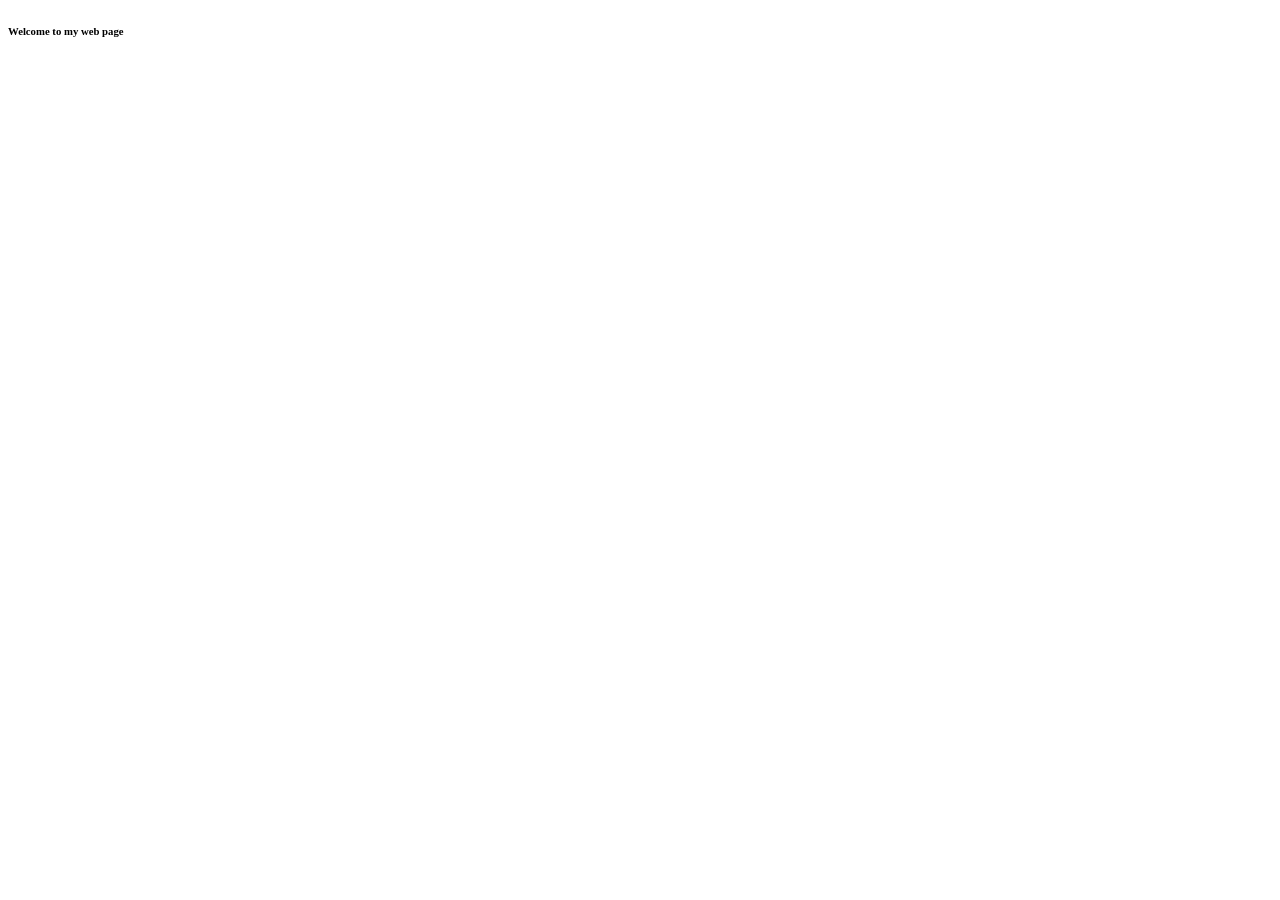
==== index.html @ a7979ab1 "Ini" ====
<!DOCTYPE html>
<html lang="en">
<head>
    <meta charset="UTF-8">
    <meta name="viewport" content="width=device-width, initial-scale=1.0">
    <title>Portfolio</title>
</head>
<body>
    <h6>Welcome to my web page</h6>
</body>
</html>
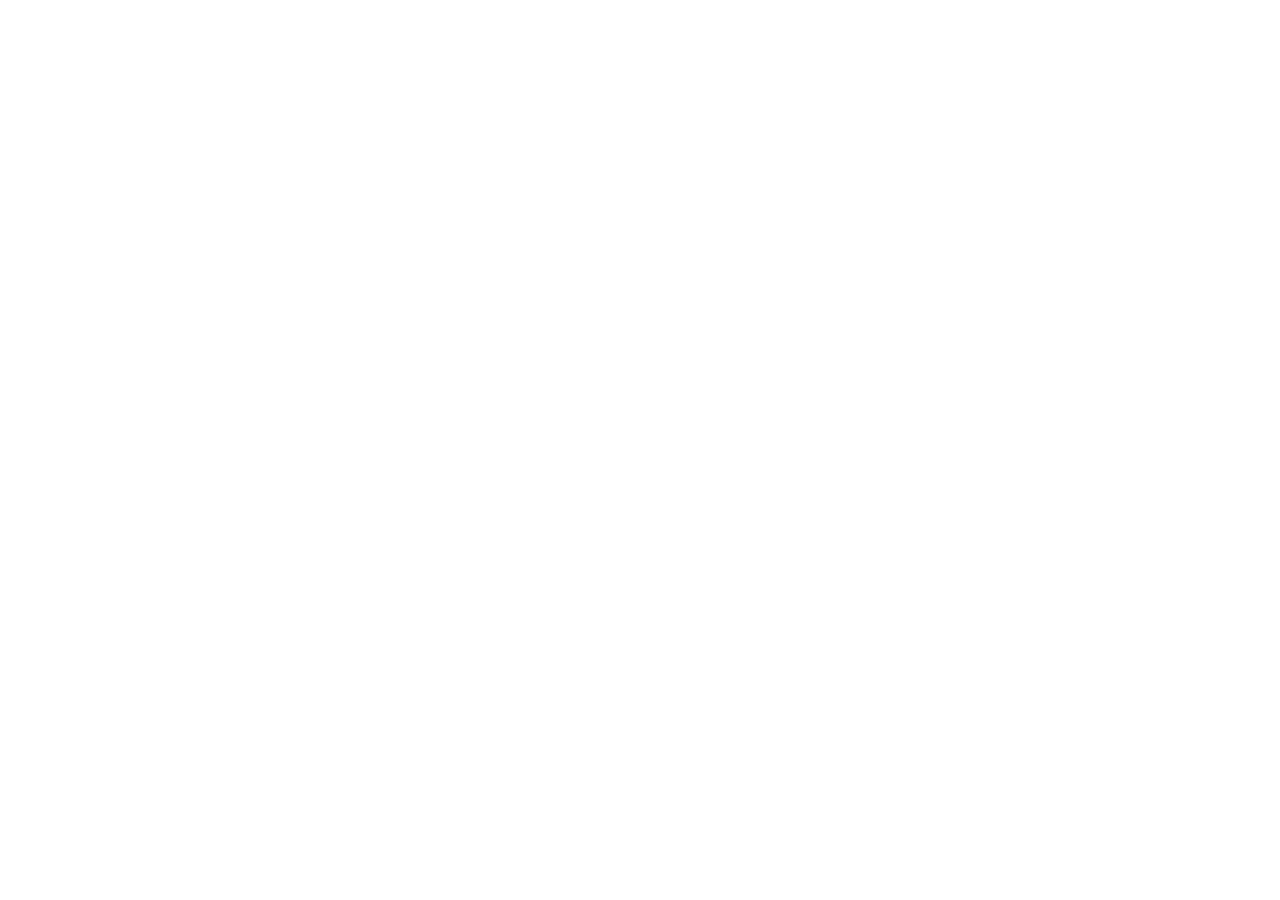
==== commit 2f5252a0: "Ini" ====
--- a/index.html
+++ b/index.html
@@ -6,6 +6,6 @@
     <title>Portfolio</title>
 </head>
 <body>
-    <h6>Welcome to my web page</h6>
+    
 </body>
 </html>
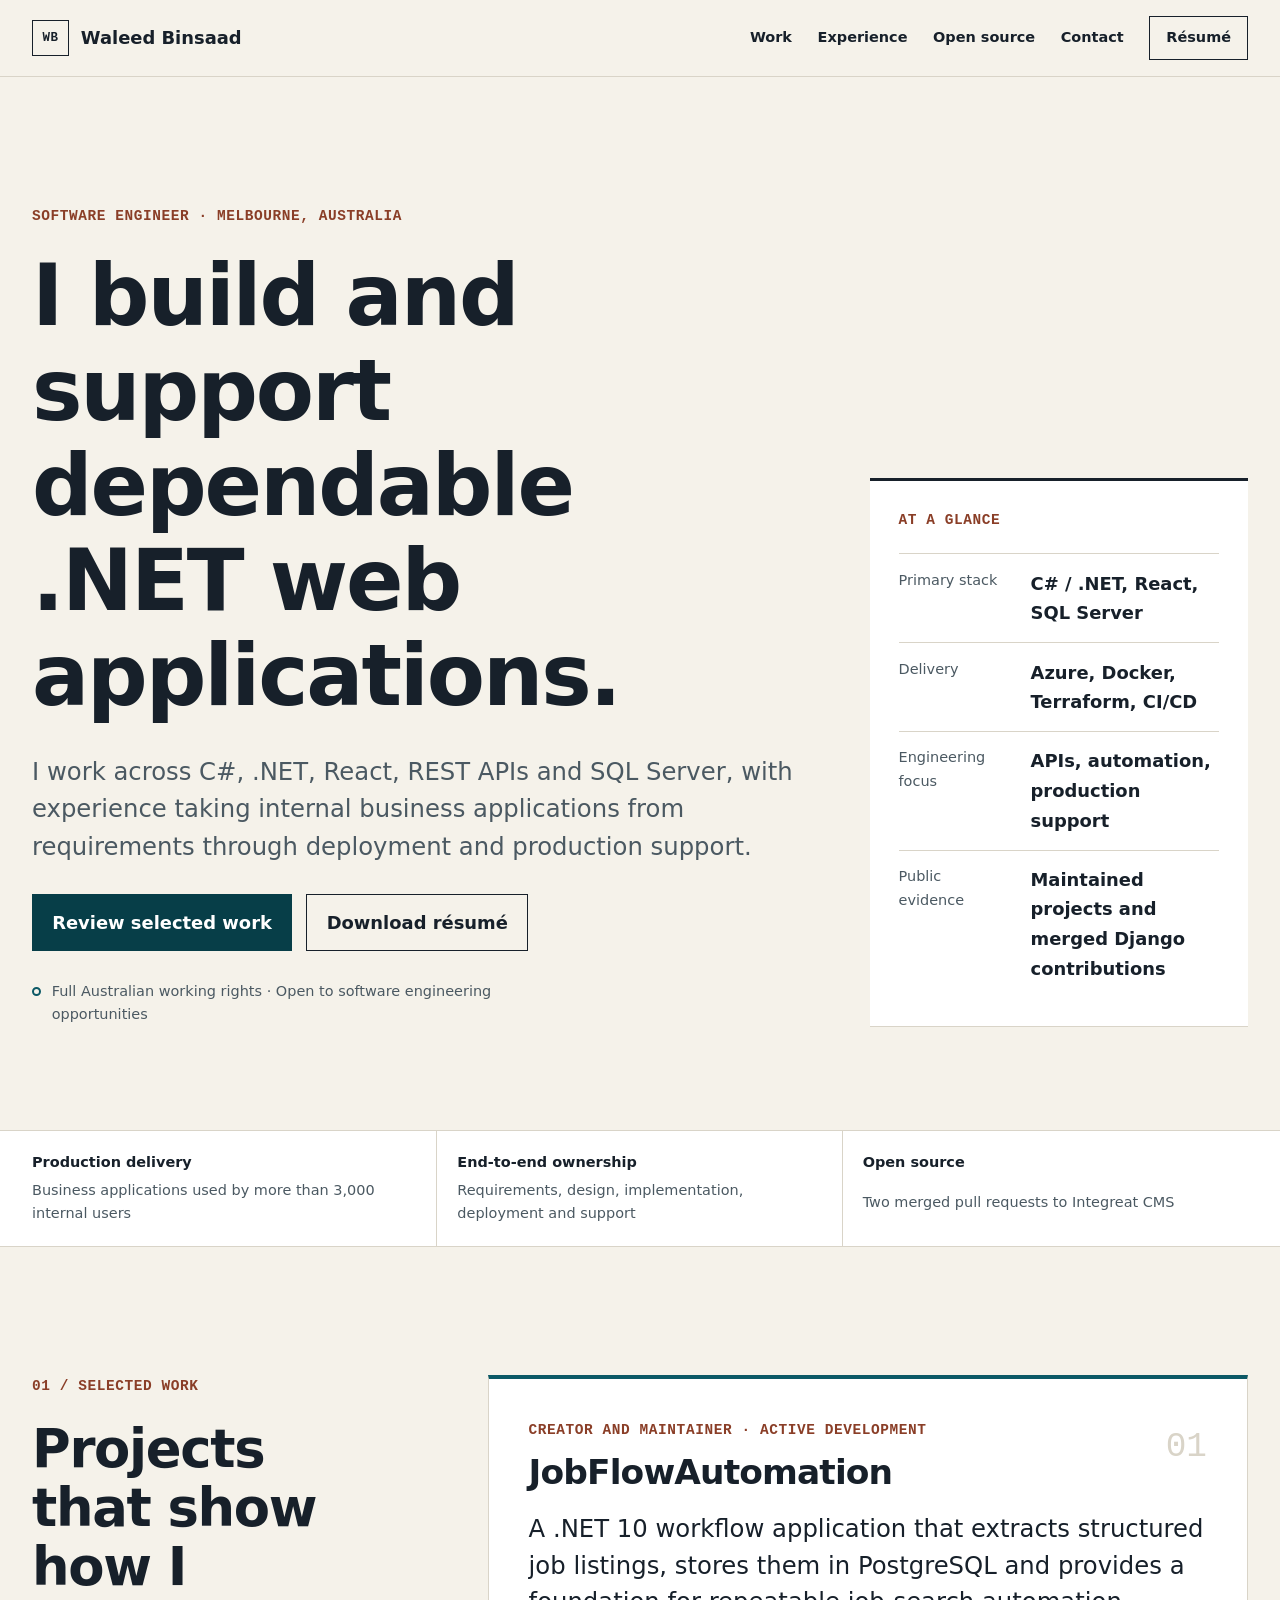
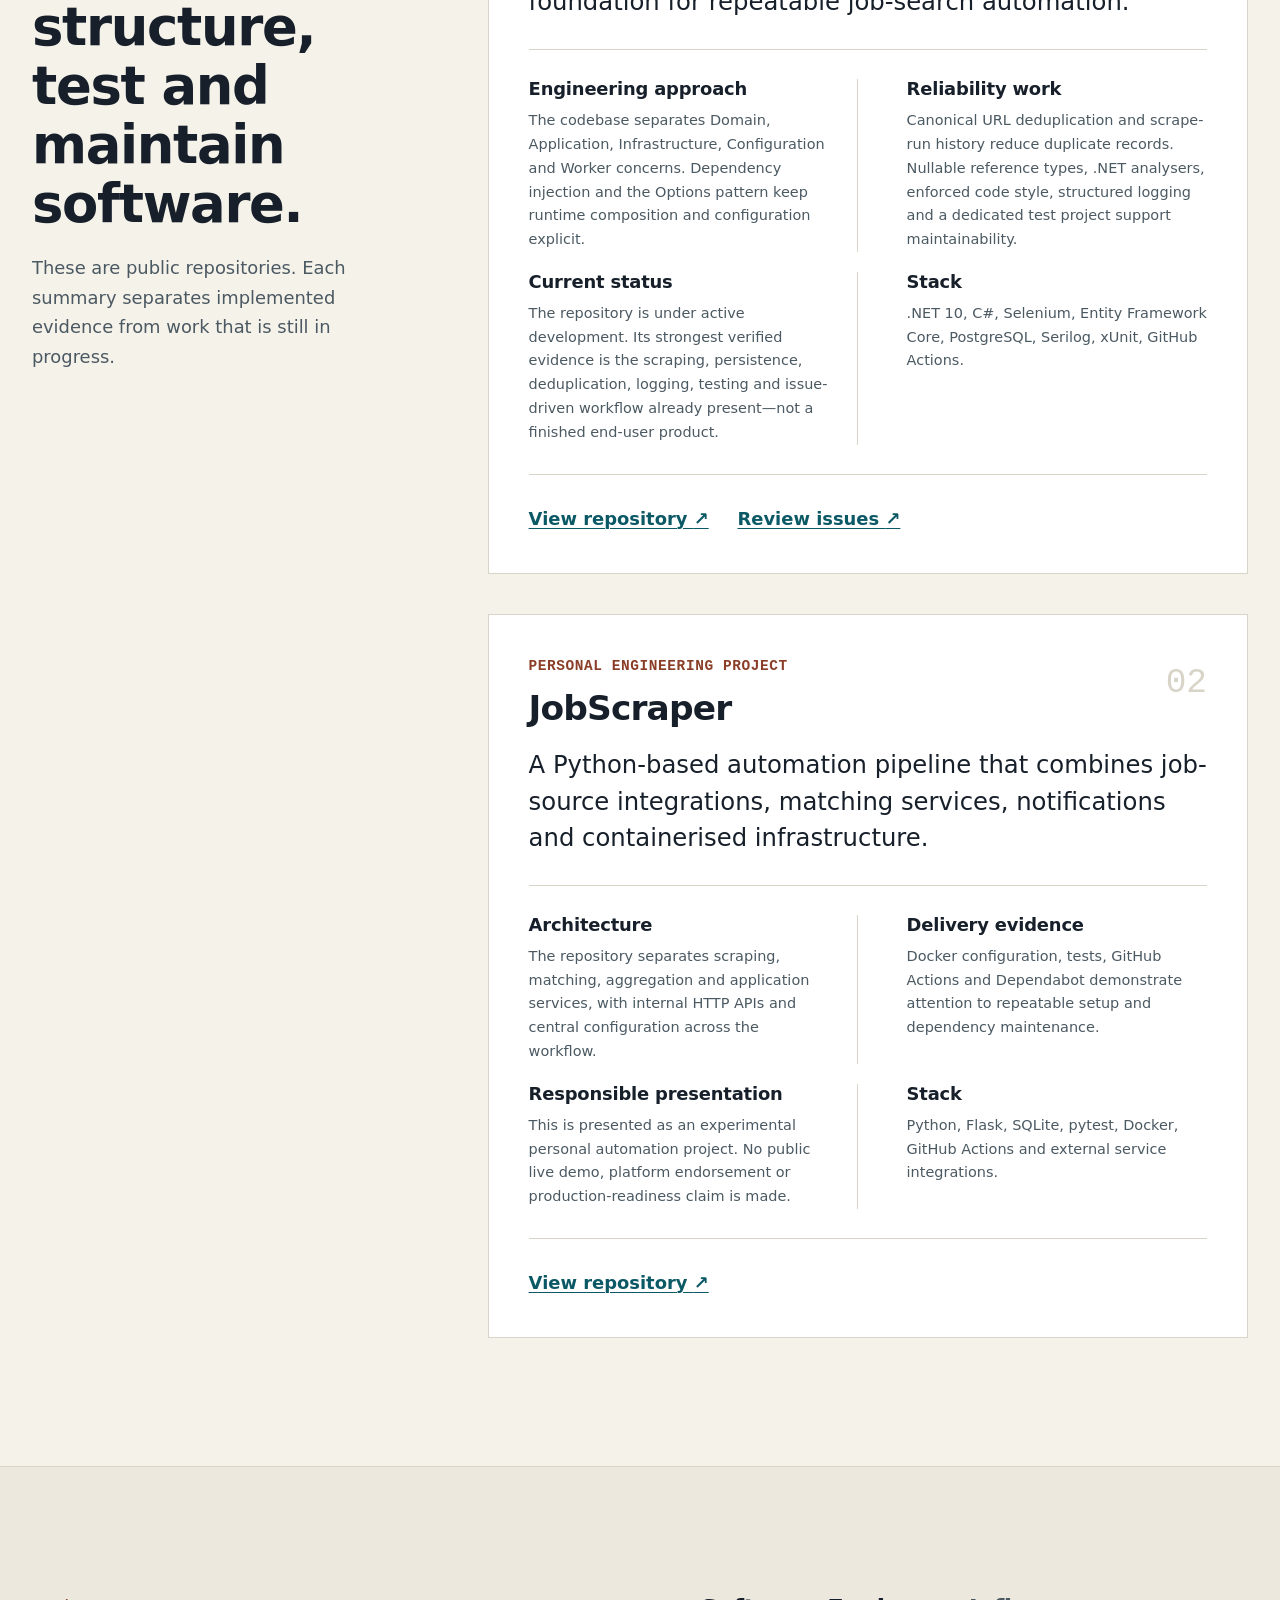
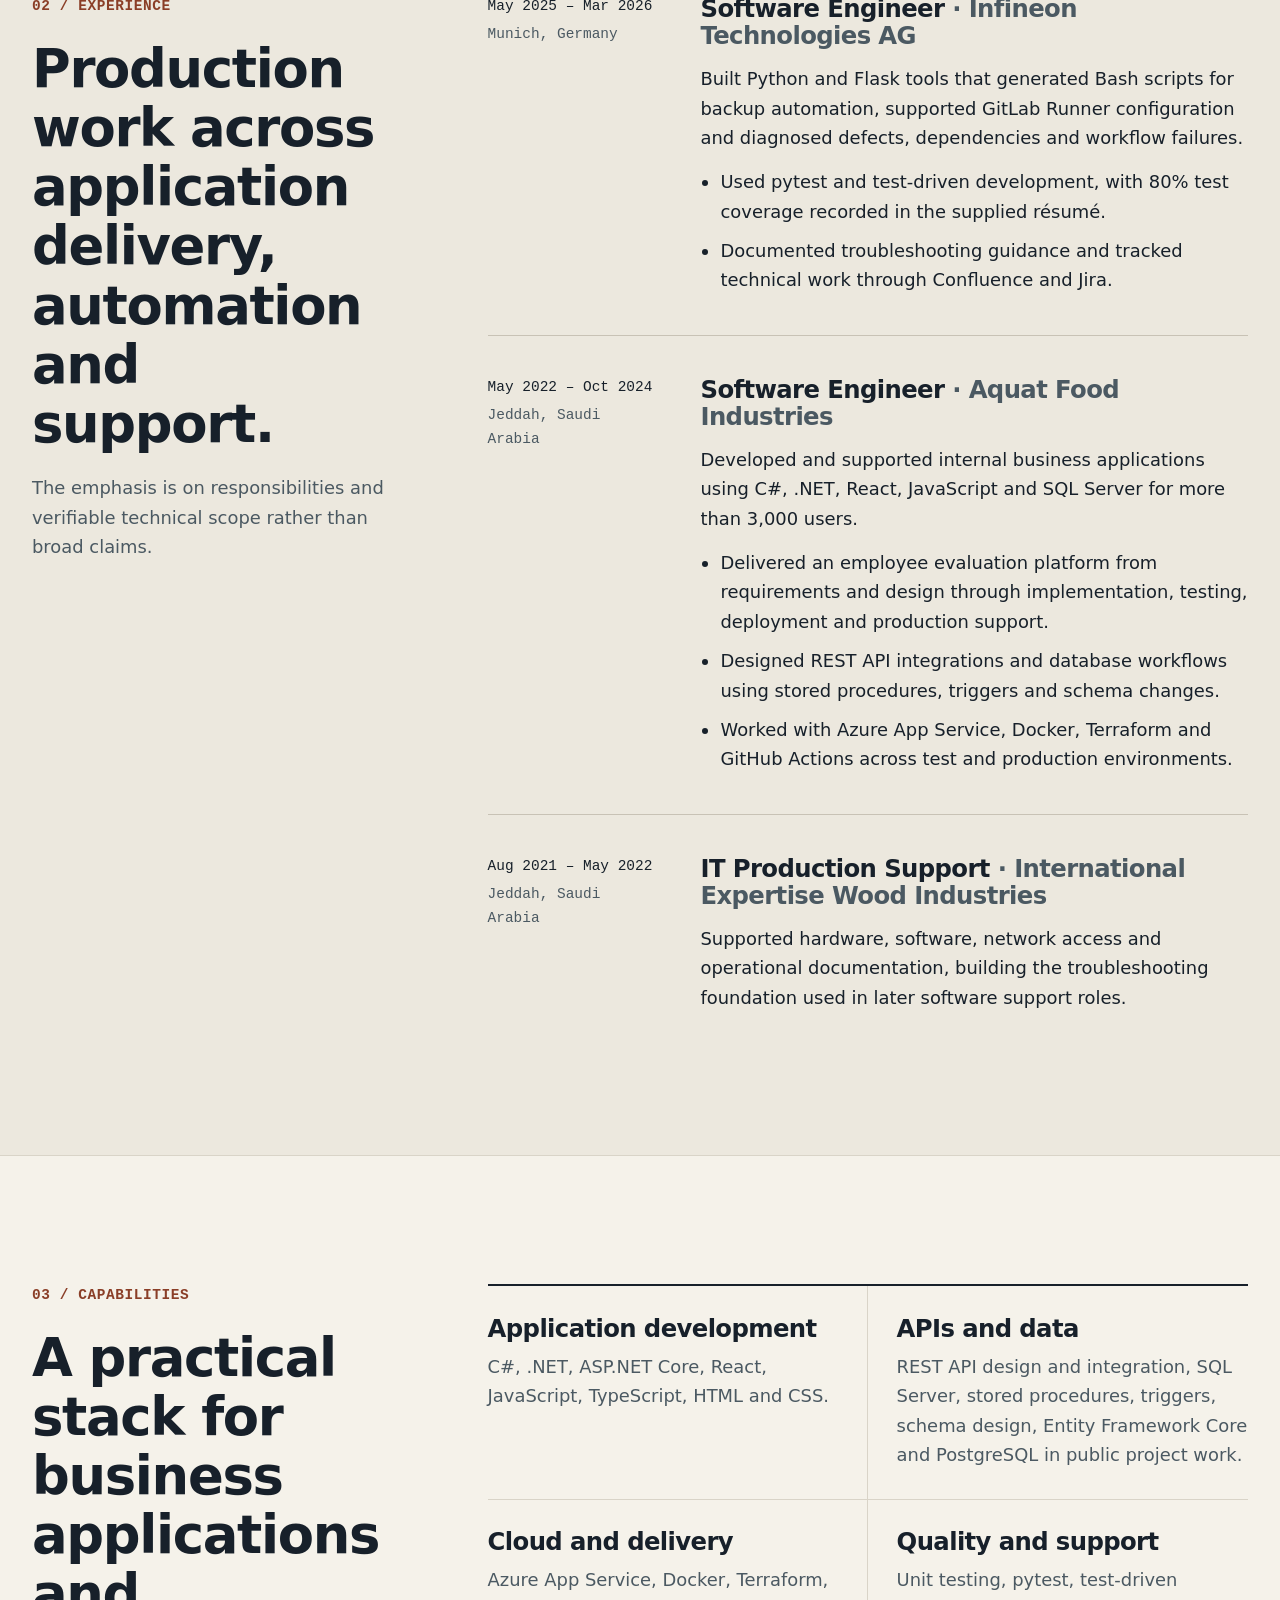
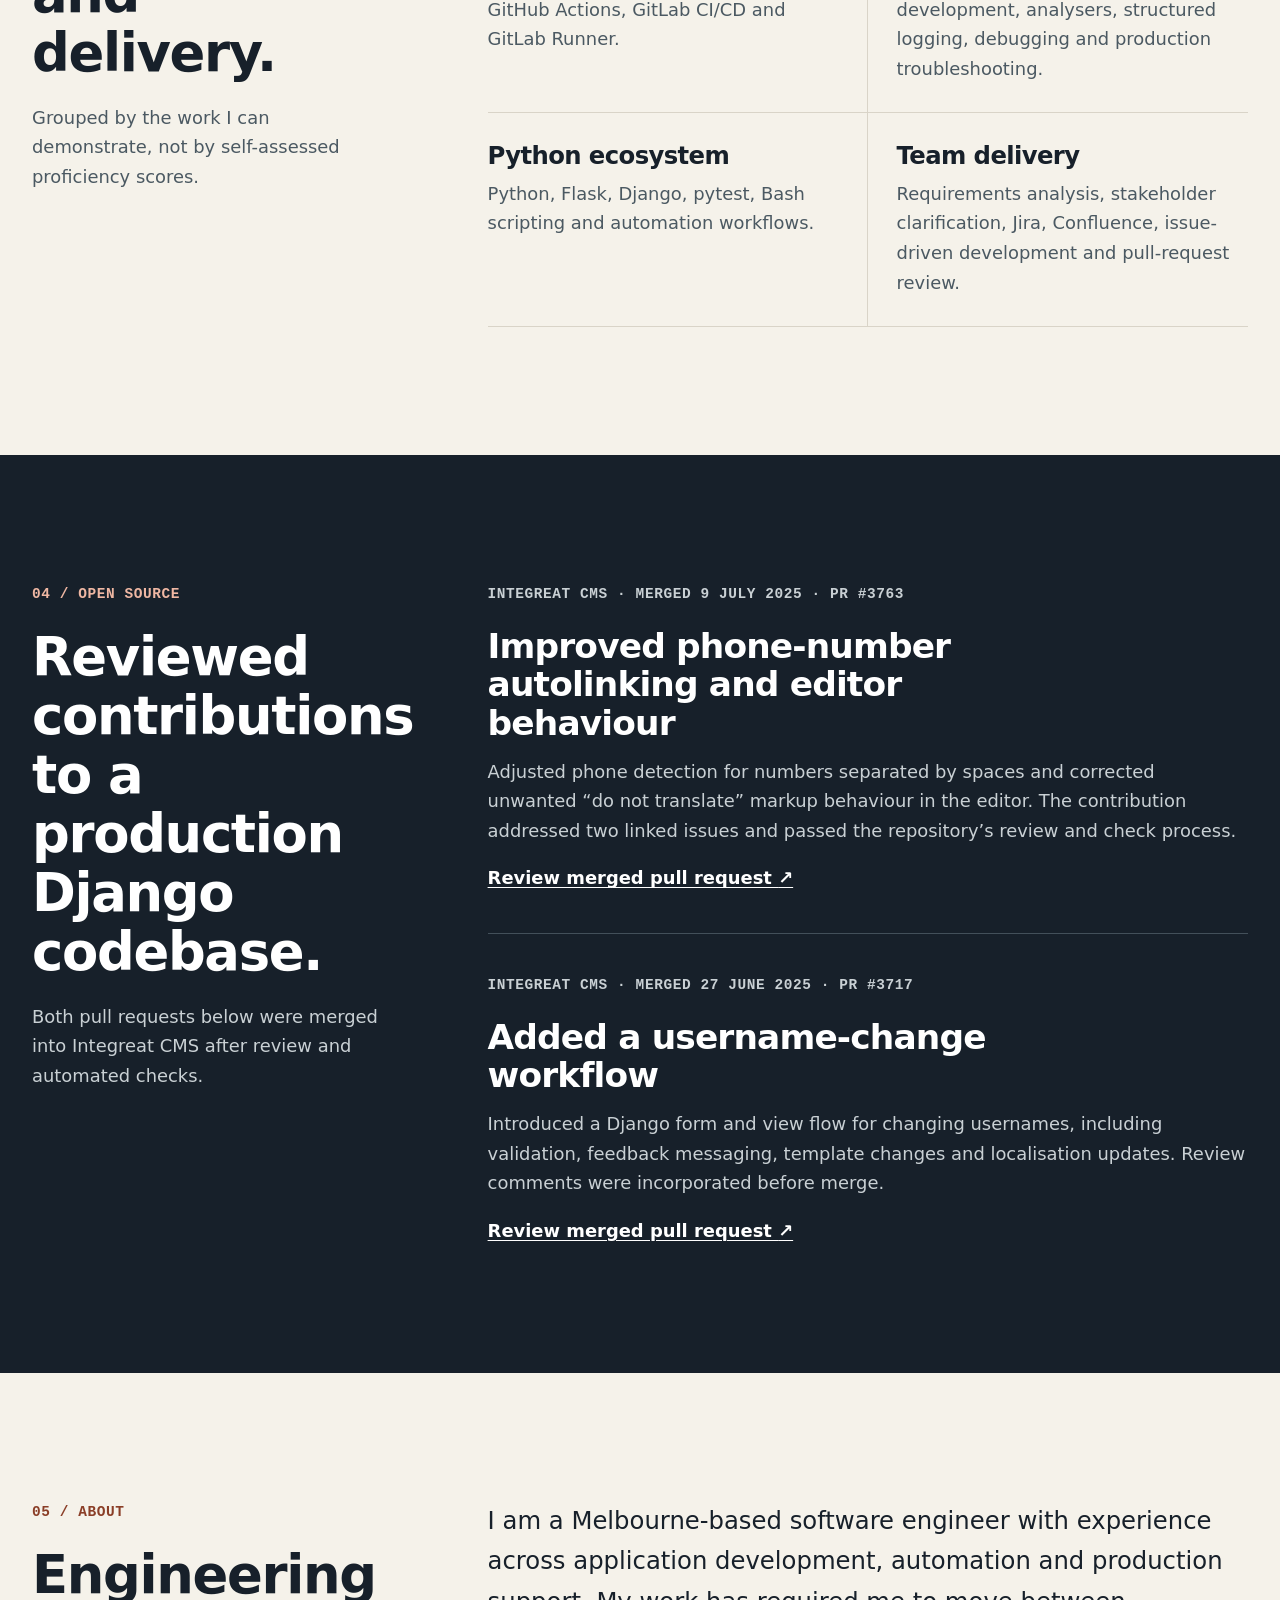
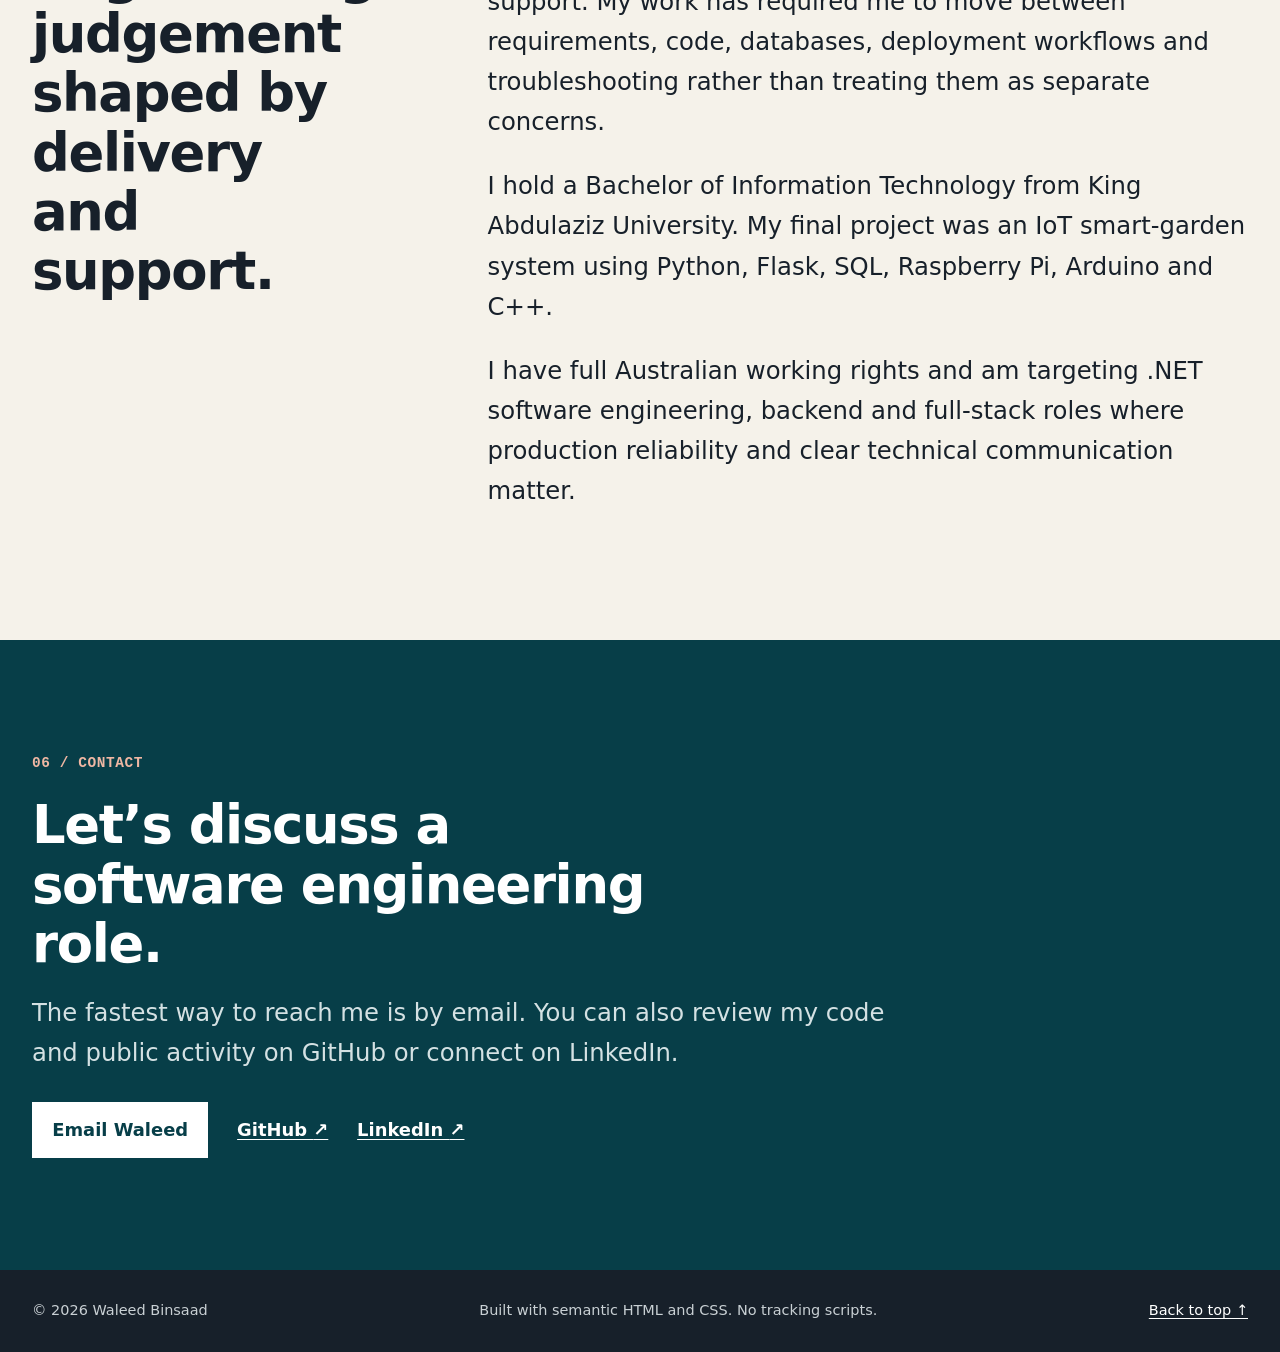
==== commit c27e754a: "chore: preserve current portfolio baseline" ====
--- a/index.html
+++ b/index.html
@@ -1,11 +1,379 @@
-<!DOCTYPE html>
-<html lang="en">
+<!doctype html>
+<html lang="en-AU">
 <head>
-    <meta charset="UTF-8">
-    <meta name="viewport" content="width=device-width, initial-scale=1.0">
-    <title>Portfolio</title>
+  <meta charset="utf-8">
+  <meta name="viewport" content="width=device-width, initial-scale=1">
+  <title>Waleed Binsaad — .NET Software Engineer in Melbourne</title>
+  <meta name="description" content="Melbourne-based software engineer working across C#, .NET, React, REST APIs, SQL Server and cloud delivery. Review selected projects, open-source contributions and experience.">
+  <link rel="canonical" href="https://wbinsaad.github.io/">
+  <meta name="theme-color" content="#f5f2ea">
+  <meta name="color-scheme" content="light">
+
+  <meta property="og:type" content="profile">
+  <meta property="og:url" content="https://wbinsaad.github.io/">
+  <meta property="og:title" content="Waleed Binsaad — .NET Software Engineer">
+  <meta property="og:description" content="Production application experience, selected engineering projects and verified open-source contributions.">
+  <meta property="og:image" content="https://wbinsaad.github.io/assets/social-card.png">
+  <meta property="og:image:width" content="1200">
+  <meta property="og:image:height" content="630">
+  <meta property="og:image:alt" content="Waleed Binsaad, .NET Software Engineer in Melbourne">
+  <meta property="profile:first_name" content="Waleed">
+  <meta property="profile:last_name" content="Binsaad">
+
+  <meta name="twitter:card" content="summary_large_image">
+  <meta name="twitter:title" content="Waleed Binsaad — .NET Software Engineer">
+  <meta name="twitter:description" content="Production application experience, selected engineering projects and verified open-source contributions.">
+  <meta name="twitter:image" content="https://wbinsaad.github.io/assets/social-card.png">
+  <meta name="twitter:image:alt" content="Waleed Binsaad, .NET Software Engineer in Melbourne">
+
+  <link rel="icon" href="favicon.svg" type="image/svg+xml">
+  <link rel="manifest" href="site.webmanifest">
+  <link rel="stylesheet" href="styles.css">
+
+  <script type="application/ld+json">
+  {
+    "@context": "https://schema.org",
+    "@type": "ProfilePage",
+    "@id": "https://wbinsaad.github.io/#profile-page",
+    "url": "https://wbinsaad.github.io/",
+    "name": "Waleed Binsaad — Software Engineer",
+    "description": "Portfolio of Waleed Binsaad, a Melbourne-based software engineer working across .NET web applications, APIs, data and cloud delivery.",
+    "dateModified": "2026-07-28",
+    "mainEntity": {
+      "@type": "Person",
+      "@id": "https://wbinsaad.github.io/#waleed-binsaad",
+      "name": "Waleed Binsaad",
+      "url": "https://wbinsaad.github.io/",
+      "jobTitle": "Software Engineer",
+      "address": {
+        "@type": "PostalAddress",
+        "addressLocality": "Melbourne",
+        "addressRegion": "VIC",
+        "addressCountry": "AU"
+      },
+      "alumniOf": {
+        "@type": "CollegeOrUniversity",
+        "name": "King Abdulaziz University"
+      },
+      "sameAs": [
+        "https://github.com/wbinsaad",
+        "https://www.linkedin.com/in/wbinsaad"
+      ],
+      "knowsAbout": [
+        "C#",
+        ".NET",
+        "ASP.NET Core",
+        "React",
+        "REST APIs",
+        "SQL Server",
+        "Azure App Service",
+        "Docker",
+        "Terraform",
+        "GitHub Actions",
+        "Python",
+        "Flask",
+        "Django"
+      ]
+    }
+  }
+  </script>
 </head>
 <body>
-    
+  <a class="skip-link" href="#main-content">Skip to main content</a>
+
+  <header class="site-header">
+    <div class="container header-inner">
+      <a class="wordmark" href="#top" aria-label="Waleed Binsaad, home">
+        <span class="wordmark-mark" aria-hidden="true">WB</span>
+        <span>Waleed Binsaad</span>
+      </a>
+      <nav class="site-nav" aria-label="Primary navigation">
+        <a href="#work">Work</a>
+        <a href="#experience">Experience</a>
+        <a href="#open-source">Open source</a>
+        <a href="#contact">Contact</a>
+        <a class="nav-resume" href="assets/waleed-binsaad-resume.pdf" download>Résumé</a>
+      </nav>
+    </div>
+  </header>
+
+  <main id="main-content">
+    <section class="hero" id="top" aria-labelledby="hero-title">
+      <div class="container hero-grid">
+        <div class="hero-copy">
+          <p class="eyebrow">Software engineer · Melbourne, Australia</p>
+          <h1 id="hero-title">I build and support dependable .NET web applications.</h1>
+          <p class="hero-summary">I work across C#, .NET, React, REST APIs and SQL Server, with experience taking internal business applications from requirements through deployment and production support.</p>
+          <div class="hero-actions" aria-label="Primary actions">
+            <a class="button button-primary" href="#work">Review selected work</a>
+            <a class="button button-secondary" href="assets/waleed-binsaad-resume.pdf" download>Download résumé</a>
+          </div>
+          <p class="availability"><span class="status-dot" aria-hidden="true"></span>Full Australian working rights · Open to software engineering opportunities</p>
+        </div>
+        <aside class="hero-evidence" aria-label="Professional snapshot">
+          <p class="evidence-label">At a glance</p>
+          <dl class="snapshot-list">
+            <div>
+              <dt>Primary stack</dt>
+              <dd>C# / .NET, React, SQL Server</dd>
+            </div>
+            <div>
+              <dt>Delivery</dt>
+              <dd>Azure, Docker, Terraform, CI/CD</dd>
+            </div>
+            <div>
+              <dt>Engineering focus</dt>
+              <dd>APIs, automation, production support</dd>
+            </div>
+            <div>
+              <dt>Public evidence</dt>
+              <dd>Maintained projects and merged Django contributions</dd>
+            </div>
+          </dl>
+        </aside>
+      </div>
+    </section>
+
+    <section class="proof-strip" aria-label="Key evidence">
+      <div class="container proof-grid">
+        <p><strong>Production delivery</strong><span>Business applications used by more than 3,000 internal users</span></p>
+        <p><strong>End-to-end ownership</strong><span>Requirements, design, implementation, deployment and support</span></p>
+        <p><strong>Open source</strong><span>Two merged pull requests to Integreat CMS</span></p>
+      </div>
+    </section>
+
+    <section class="section" id="work" aria-labelledby="work-title">
+      <div class="container section-grid">
+        <div class="section-intro">
+          <p class="section-index">01 / Selected work</p>
+          <h2 id="work-title">Projects that show how I structure, test and maintain software.</h2>
+          <p>These are public repositories. Each summary separates implemented evidence from work that is still in progress.</p>
+        </div>
+
+        <div class="project-list">
+          <article class="project project-featured">
+            <header class="project-header">
+              <div>
+                <p class="project-kicker">Creator and maintainer · Active development</p>
+                <h3>JobFlowAutomation</h3>
+              </div>
+              <span class="project-number" aria-hidden="true">01</span>
+            </header>
+            <p class="project-lead">A .NET 10 workflow application that extracts structured job listings, stores them in PostgreSQL and provides a foundation for repeatable job-search automation.</p>
+
+            <div class="project-detail-grid">
+              <div>
+                <h4>Engineering approach</h4>
+                <p>The codebase separates Domain, Application, Infrastructure, Configuration and Worker concerns. Dependency injection and the Options pattern keep runtime composition and configuration explicit.</p>
+              </div>
+              <div>
+                <h4>Reliability work</h4>
+                <p>Canonical URL deduplication and scrape-run history reduce duplicate records. Nullable reference types, .NET analysers, enforced code style, structured logging and a dedicated test project support maintainability.</p>
+              </div>
+              <div>
+                <h4>Current status</h4>
+                <p>The repository is under active development. Its strongest verified evidence is the scraping, persistence, deduplication, logging, testing and issue-driven workflow already present—not a finished end-user product.</p>
+              </div>
+              <div>
+                <h4>Stack</h4>
+                <p>.NET 10, C#, Selenium, Entity Framework Core, PostgreSQL, Serilog, xUnit, GitHub Actions.</p>
+              </div>
+            </div>
+
+            <div class="project-links">
+              <a href="https://github.com/wbinsaad/JobFlowAutomation" target="_blank" rel="noopener noreferrer">View repository <span aria-hidden="true">↗</span></a>
+              <a href="https://github.com/wbinsaad/JobFlowAutomation/issues" target="_blank" rel="noopener noreferrer">Review issues <span aria-hidden="true">↗</span></a>
+            </div>
+          </article>
+
+          <article class="project">
+            <header class="project-header">
+              <div>
+                <p class="project-kicker">Personal engineering project</p>
+                <h3>JobScraper</h3>
+              </div>
+              <span class="project-number" aria-hidden="true">02</span>
+            </header>
+            <p class="project-lead">A Python-based automation pipeline that combines job-source integrations, matching services, notifications and containerised infrastructure.</p>
+
+            <div class="project-detail-grid">
+              <div>
+                <h4>Architecture</h4>
+                <p>The repository separates scraping, matching, aggregation and application services, with internal HTTP APIs and central configuration across the workflow.</p>
+              </div>
+              <div>
+                <h4>Delivery evidence</h4>
+                <p>Docker configuration, tests, GitHub Actions and Dependabot demonstrate attention to repeatable setup and dependency maintenance.</p>
+              </div>
+              <div>
+                <h4>Responsible presentation</h4>
+                <p>This is presented as an experimental personal automation project. No public live demo, platform endorsement or production-readiness claim is made.</p>
+              </div>
+              <div>
+                <h4>Stack</h4>
+                <p>Python, Flask, SQLite, pytest, Docker, GitHub Actions and external service integrations.</p>
+              </div>
+            </div>
+
+            <div class="project-links">
+              <a href="https://github.com/wbinsaad/JobScraper" target="_blank" rel="noopener noreferrer">View repository <span aria-hidden="true">↗</span></a>
+            </div>
+          </article>
+        </div>
+      </div>
+    </section>
+
+    <section class="section section-tinted" id="experience" aria-labelledby="experience-title">
+      <div class="container section-grid">
+        <div class="section-intro">
+          <p class="section-index">02 / Experience</p>
+          <h2 id="experience-title">Production work across application delivery, automation and support.</h2>
+          <p>The emphasis is on responsibilities and verifiable technical scope rather than broad claims.</p>
+        </div>
+
+        <div class="timeline">
+          <article class="role">
+            <div class="role-meta">
+              <p>May 2025 – Mar 2026</p>
+              <p>Munich, Germany</p>
+            </div>
+            <div class="role-body">
+              <h3>Software Engineer <span>· Infineon Technologies AG</span></h3>
+              <p>Built Python and Flask tools that generated Bash scripts for backup automation, supported GitLab Runner configuration and diagnosed defects, dependencies and workflow failures.</p>
+              <ul>
+                <li>Used pytest and test-driven development, with 80% test coverage recorded in the supplied résumé.</li>
+                <li>Documented troubleshooting guidance and tracked technical work through Confluence and Jira.</li>
+              </ul>
+            </div>
+          </article>
+
+          <article class="role">
+            <div class="role-meta">
+              <p>May 2022 – Oct 2024</p>
+              <p>Jeddah, Saudi Arabia</p>
+            </div>
+            <div class="role-body">
+              <h3>Software Engineer <span>· Aquat Food Industries</span></h3>
+              <p>Developed and supported internal business applications using C#, .NET, React, JavaScript and SQL Server for more than 3,000 users.</p>
+              <ul>
+                <li>Delivered an employee evaluation platform from requirements and design through implementation, testing, deployment and production support.</li>
+                <li>Designed REST API integrations and database workflows using stored procedures, triggers and schema changes.</li>
+                <li>Worked with Azure App Service, Docker, Terraform and GitHub Actions across test and production environments.</li>
+              </ul>
+            </div>
+          </article>
+
+          <article class="role role-compact">
+            <div class="role-meta">
+              <p>Aug 2021 – May 2022</p>
+              <p>Jeddah, Saudi Arabia</p>
+            </div>
+            <div class="role-body">
+              <h3>IT Production Support <span>· International Expertise Wood Industries</span></h3>
+              <p>Supported hardware, software, network access and operational documentation, building the troubleshooting foundation used in later software support roles.</p>
+            </div>
+          </article>
+        </div>
+      </div>
+    </section>
+
+    <section class="section" id="capabilities" aria-labelledby="capabilities-title">
+      <div class="container section-grid">
+        <div class="section-intro">
+          <p class="section-index">03 / Capabilities</p>
+          <h2 id="capabilities-title">A practical stack for business applications and delivery.</h2>
+          <p>Grouped by the work I can demonstrate, not by self-assessed proficiency scores.</p>
+        </div>
+
+        <div class="capability-grid">
+          <article>
+            <h3>Application development</h3>
+            <p>C#, .NET, ASP.NET Core, React, JavaScript, TypeScript, HTML and CSS.</p>
+          </article>
+          <article>
+            <h3>APIs and data</h3>
+            <p>REST API design and integration, SQL Server, stored procedures, triggers, schema design, Entity Framework Core and PostgreSQL in public project work.</p>
+          </article>
+          <article>
+            <h3>Cloud and delivery</h3>
+            <p>Azure App Service, Docker, Terraform, GitHub Actions, GitLab CI/CD and GitLab Runner.</p>
+          </article>
+          <article>
+            <h3>Quality and support</h3>
+            <p>Unit testing, pytest, test-driven development, analysers, structured logging, debugging and production troubleshooting.</p>
+          </article>
+          <article>
+            <h3>Python ecosystem</h3>
+            <p>Python, Flask, Django, pytest, Bash scripting and automation workflows.</p>
+          </article>
+          <article>
+            <h3>Team delivery</h3>
+            <p>Requirements analysis, stakeholder clarification, Jira, Confluence, issue-driven development and pull-request review.</p>
+          </article>
+        </div>
+      </div>
+    </section>
+
+    <section class="section section-dark" id="open-source" aria-labelledby="open-source-title">
+      <div class="container section-grid">
+        <div class="section-intro">
+          <p class="section-index">04 / Open source</p>
+          <h2 id="open-source-title">Reviewed contributions to a production Django codebase.</h2>
+          <p>Both pull requests below were merged into Integreat CMS after review and automated checks.</p>
+        </div>
+
+        <div class="contribution-list">
+          <article class="contribution">
+            <p class="contribution-meta">Integreat CMS · Merged 9 July 2025 · PR #3763</p>
+            <h3>Improved phone-number autolinking and editor behaviour</h3>
+            <p>Adjusted phone detection for numbers separated by spaces and corrected unwanted “do not translate” markup behaviour in the editor. The contribution addressed two linked issues and passed the repository’s review and check process.</p>
+            <a href="https://github.com/digitalfabrik/integreat-cms/pull/3763" target="_blank" rel="noopener noreferrer">Review merged pull request <span aria-hidden="true">↗</span></a>
+          </article>
+
+          <article class="contribution">
+            <p class="contribution-meta">Integreat CMS · Merged 27 June 2025 · PR #3717</p>
+            <h3>Added a username-change workflow</h3>
+            <p>Introduced a Django form and view flow for changing usernames, including validation, feedback messaging, template changes and localisation updates. Review comments were incorporated before merge.</p>
+            <a href="https://github.com/digitalfabrik/integreat-cms/pull/3717" target="_blank" rel="noopener noreferrer">Review merged pull request <span aria-hidden="true">↗</span></a>
+          </article>
+        </div>
+      </div>
+    </section>
+
+    <section class="section" id="about" aria-labelledby="about-title">
+      <div class="container section-grid">
+        <div class="section-intro">
+          <p class="section-index">05 / About</p>
+          <h2 id="about-title">Engineering judgement shaped by delivery and support.</h2>
+        </div>
+        <div class="about-copy">
+          <p>I am a Melbourne-based software engineer with experience across application development, automation and production support. My work has required me to move between requirements, code, databases, deployment workflows and troubleshooting rather than treating them as separate concerns.</p>
+          <p>I hold a Bachelor of Information Technology from King Abdulaziz University. My final project was an IoT smart-garden system using Python, Flask, SQL, Raspberry Pi, Arduino and C++.</p>
+          <p>I have full Australian working rights and am targeting .NET software engineering, backend and full-stack roles where production reliability and clear technical communication matter.</p>
+        </div>
+      </div>
+    </section>
+
+    <section class="contact" id="contact" aria-labelledby="contact-title">
+      <div class="container contact-inner">
+        <p class="section-index">06 / Contact</p>
+        <h2 id="contact-title">Let’s discuss a software engineering role.</h2>
+        <p>The fastest way to reach me is by email. You can also review my code and public activity on GitHub or connect on LinkedIn.</p>
+        <div class="contact-actions">
+          <a class="button button-inverse" href="mailto:waleed.binsaad0@gmail.com">Email Waleed</a>
+          <a href="https://github.com/wbinsaad" target="_blank" rel="noopener noreferrer">GitHub <span aria-hidden="true">↗</span></a>
+          <a href="https://www.linkedin.com/in/wbinsaad" target="_blank" rel="noopener noreferrer">LinkedIn <span aria-hidden="true">↗</span></a>
+        </div>
+      </div>
+    </section>
+  </main>
+
+  <footer class="site-footer">
+    <div class="container footer-inner">
+      <p>© 2026 Waleed Binsaad</p>
+      <p>Built with semantic HTML and CSS. No tracking scripts.</p>
+      <a href="#top">Back to top ↑</a>
+    </div>
+  </footer>
 </body>
-</html>+</html>
--- a/styles.css
+++ b/styles.css
@@ -0,0 +1,795 @@
+:root {
+  --colour-bg: #f5f2ea;
+  --colour-surface: #ffffff;
+  --colour-text: #17202a;
+  --colour-muted: #4b5962;
+  --colour-accent: #0c5966;
+  --colour-accent-strong: #073e48;
+  --colour-warm: #8a3e27;
+  --colour-border: #d9d4c8;
+  --colour-dark: #17202a;
+  --colour-dark-muted: #c9d0d4;
+  --colour-focus: #8a3e27;
+
+  --font-sans: Inter, ui-sans-serif, system-ui, -apple-system, BlinkMacSystemFont, "Segoe UI", sans-serif;
+  --font-mono: "SFMono-Regular", Consolas, "Liberation Mono", monospace;
+
+  --step--1: clamp(0.83rem, 0.8rem + 0.13vw, 0.92rem);
+  --step-0: clamp(1rem, 0.96rem + 0.2vw, 1.12rem);
+  --step-1: clamp(1.22rem, 1.12rem + 0.5vw, 1.52rem);
+  --step-2: clamp(1.55rem, 1.34rem + 1.02vw, 2.15rem);
+  --step-3: clamp(2rem, 1.55rem + 2.2vw, 3.3rem);
+  --step-4: clamp(2.7rem, 1.8rem + 4.4vw, 5.3rem);
+
+  --space-1: 0.35rem;
+  --space-2: 0.6rem;
+  --space-3: 0.9rem;
+  --space-4: 1.25rem;
+  --space-5: 1.8rem;
+  --space-6: 2.5rem;
+  --space-7: 3.5rem;
+  --space-8: 5rem;
+  --space-9: 7rem;
+
+  --container: 76rem;
+  --measure: 68ch;
+  --radius-small: 0.25rem;
+  --radius-medium: 0.5rem;
+  --border: 1px solid var(--colour-border);
+  --transition: 160ms ease;
+}
+
+*,
+*::before,
+*::after {
+  box-sizing: border-box;
+}
+
+html {
+  scroll-behavior: smooth;
+  scroll-padding-top: 6rem;
+}
+
+body {
+  margin: 0;
+  background: var(--colour-bg);
+  color: var(--colour-text);
+  font-family: var(--font-sans);
+  font-size: var(--step-0);
+  line-height: 1.65;
+  text-rendering: optimizeLegibility;
+}
+
+img,
+svg {
+  display: block;
+  max-width: 100%;
+}
+
+a {
+  color: var(--colour-accent);
+  text-decoration-thickness: 0.08em;
+  text-underline-offset: 0.18em;
+}
+
+a:hover {
+  color: var(--colour-accent-strong);
+  text-decoration-thickness: 0.14em;
+}
+
+a:focus-visible,
+button:focus-visible,
+[tabindex]:focus-visible {
+  outline: 3px solid var(--colour-focus);
+  outline-offset: 3px;
+  border-radius: var(--radius-small);
+}
+
+::selection {
+  background: var(--colour-accent);
+  color: #fff;
+}
+
+h1,
+h2,
+h3,
+h4,
+p,
+dl,
+ul {
+  margin-top: 0;
+}
+
+h1,
+h2,
+h3,
+h4 {
+  line-height: 1.12;
+  letter-spacing: -0.025em;
+}
+
+h1 {
+  max-width: 13ch;
+  margin-bottom: var(--space-5);
+  font-size: var(--step-4);
+  font-weight: 760;
+}
+
+h2 {
+  max-width: 18ch;
+  margin-bottom: var(--space-4);
+  font-size: var(--step-3);
+  font-weight: 730;
+}
+
+h3 {
+  font-size: var(--step-2);
+}
+
+h4 {
+  margin-bottom: var(--space-2);
+  font-size: var(--step-0);
+  font-weight: 750;
+  letter-spacing: -0.01em;
+}
+
+.container {
+  width: min(calc(100% - 2rem), var(--container));
+  margin-inline: auto;
+}
+
+.skip-link {
+  position: fixed;
+  z-index: 100;
+  top: 0.75rem;
+  left: 0.75rem;
+  padding: 0.75rem 1rem;
+  transform: translateY(-160%);
+  background: var(--colour-text);
+  color: #fff;
+  font-weight: 700;
+  transition: transform var(--transition);
+}
+
+.skip-link:focus {
+  transform: translateY(0);
+}
+
+.site-header {
+  position: sticky;
+  z-index: 20;
+  top: 0;
+  border-bottom: var(--border);
+  background: rgba(245, 242, 234, 0.96);
+}
+
+.header-inner {
+  display: flex;
+  align-items: center;
+  justify-content: space-between;
+  gap: var(--space-4);
+  min-height: 4.75rem;
+}
+
+.wordmark {
+  display: inline-flex;
+  align-items: center;
+  gap: 0.75rem;
+  color: var(--colour-text);
+  font-weight: 760;
+  text-decoration: none;
+  white-space: nowrap;
+}
+
+.wordmark-mark {
+  display: grid;
+  width: 2.3rem;
+  height: 2.3rem;
+  place-items: center;
+  border: 1px solid var(--colour-text);
+  font-family: var(--font-mono);
+  font-size: 0.78rem;
+  letter-spacing: 0.04em;
+}
+
+.site-nav {
+  display: flex;
+  align-items: center;
+  justify-content: flex-end;
+  gap: clamp(0.85rem, 2vw, 1.6rem);
+  font-size: var(--step--1);
+  font-weight: 680;
+}
+
+.site-nav a {
+  display: inline-flex;
+  min-height: 2.75rem;
+  align-items: center;
+  color: var(--colour-text);
+  text-decoration: none;
+}
+
+.site-nav a:hover {
+  color: var(--colour-accent);
+}
+
+.site-nav .nav-resume {
+  min-height: 2.75rem;
+  padding: 0 1rem;
+  border: 1px solid var(--colour-text);
+}
+
+.hero {
+  padding: clamp(4.5rem, 10vw, 8.5rem) 0 clamp(4rem, 8vw, 7rem);
+}
+
+.hero-grid {
+  display: grid;
+  gap: var(--space-7);
+}
+
+.eyebrow,
+.section-index,
+.evidence-label,
+.project-kicker,
+.contribution-meta {
+  margin-bottom: var(--space-4);
+  color: var(--colour-warm);
+  font-family: var(--font-mono);
+  font-size: var(--step--1);
+  font-weight: 760;
+  letter-spacing: 0.04em;
+  text-transform: uppercase;
+}
+
+.hero-summary {
+  max-width: 61ch;
+  margin-bottom: var(--space-5);
+  color: var(--colour-muted);
+  font-size: var(--step-1);
+  line-height: 1.55;
+}
+
+.hero-actions,
+.contact-actions,
+.project-links {
+  display: flex;
+  flex-wrap: wrap;
+  align-items: center;
+  gap: var(--space-3);
+}
+
+.button {
+  display: inline-flex;
+  min-height: 3rem;
+  align-items: center;
+  justify-content: center;
+  padding: 0.78rem 1.2rem;
+  border: 1px solid transparent;
+  font-weight: 740;
+  text-decoration: none;
+  transition: background-color var(--transition), color var(--transition), border-color var(--transition), transform var(--transition);
+}
+
+.button:hover {
+  transform: translateY(-1px);
+  text-decoration: none;
+}
+
+.button-primary {
+  background: var(--colour-accent-strong);
+  color: #fff;
+}
+
+.button-primary:hover {
+  background: var(--colour-text);
+  color: #fff;
+}
+
+.button-secondary {
+  border-color: var(--colour-text);
+  color: var(--colour-text);
+}
+
+.button-secondary:hover {
+  background: var(--colour-text);
+  color: #fff;
+}
+
+.availability {
+  display: flex;
+  align-items: flex-start;
+  gap: 0.65rem;
+  max-width: 54ch;
+  margin: var(--space-5) 0 0;
+  color: var(--colour-muted);
+  font-size: var(--step--1);
+}
+
+.status-dot {
+  flex: 0 0 auto;
+  width: 0.58rem;
+  height: 0.58rem;
+  margin-top: 0.45rem;
+  border: 2px solid var(--colour-accent);
+  border-radius: 50%;
+}
+
+.hero-evidence {
+  align-self: end;
+  padding: var(--space-5);
+  border-top: 3px solid var(--colour-text);
+  border-bottom: var(--border);
+  background: var(--colour-surface);
+}
+
+.snapshot-list {
+  margin: 0;
+}
+
+.snapshot-list > div {
+  display: grid;
+  grid-template-columns: minmax(7rem, 0.8fr) 1.4fr;
+  gap: var(--space-4);
+  padding: var(--space-3) 0;
+  border-top: var(--border);
+}
+
+.snapshot-list dt {
+  color: var(--colour-muted);
+  font-size: var(--step--1);
+}
+
+.snapshot-list dd {
+  margin: 0;
+  font-weight: 680;
+}
+
+.proof-strip {
+  border-top: var(--border);
+  border-bottom: var(--border);
+  background: var(--colour-surface);
+}
+
+.proof-grid {
+  display: grid;
+}
+
+.proof-grid p {
+  display: grid;
+  gap: 0.25rem;
+  margin: 0;
+  padding: var(--space-4) 0;
+  border-bottom: var(--border);
+}
+
+.proof-grid p:last-child {
+  border-bottom: 0;
+}
+
+.proof-grid strong {
+  font-size: var(--step--1);
+}
+
+.proof-grid span {
+  color: var(--colour-muted);
+  font-size: var(--step--1);
+}
+
+.section {
+  padding: clamp(5rem, 10vw, 8rem) 0;
+}
+
+.section-tinted {
+  border-top: var(--border);
+  border-bottom: var(--border);
+  background: #ece8de;
+}
+
+.section-grid {
+  display: grid;
+  gap: var(--space-7);
+}
+
+.section-intro > p:last-child {
+  max-width: 55ch;
+  color: var(--colour-muted);
+}
+
+.project-list,
+.timeline,
+.contribution-list {
+  display: grid;
+  gap: var(--space-6);
+}
+
+.project {
+  padding: clamp(1.5rem, 4vw, 2.5rem);
+  border: var(--border);
+  background: var(--colour-surface);
+}
+
+.project-featured {
+  border-top: 4px solid var(--colour-accent);
+}
+
+.project-header {
+  display: flex;
+  align-items: flex-start;
+  justify-content: space-between;
+  gap: var(--space-4);
+  margin-bottom: var(--space-4);
+}
+
+.project-header h3 {
+  margin-bottom: 0;
+}
+
+.project-kicker {
+  margin-bottom: var(--space-2);
+}
+
+.project-number {
+  color: var(--colour-border);
+  font-family: var(--font-mono);
+  font-size: var(--step-2);
+}
+
+.project-lead {
+  max-width: var(--measure);
+  margin-bottom: var(--space-5);
+  font-size: var(--step-1);
+  line-height: 1.5;
+}
+
+.project-detail-grid {
+  display: grid;
+  gap: var(--space-4);
+  padding: var(--space-5) 0;
+  border-top: var(--border);
+  border-bottom: var(--border);
+}
+
+.project-detail-grid p {
+  margin-bottom: 0;
+  color: var(--colour-muted);
+  font-size: var(--step--1);
+}
+
+.project-links {
+  margin-top: var(--space-5);
+  gap: var(--space-5);
+  font-weight: 720;
+}
+
+.role {
+  display: grid;
+  gap: var(--space-4);
+  padding-bottom: var(--space-6);
+  border-bottom: 1px solid #c8c2b5;
+}
+
+.role:last-child {
+  padding-bottom: 0;
+  border-bottom: 0;
+}
+
+.role-meta {
+  font-family: var(--font-mono);
+  font-size: var(--step--1);
+}
+
+.role-meta p {
+  margin-bottom: 0.25rem;
+}
+
+.role-meta p:last-child {
+  color: var(--colour-muted);
+}
+
+.role-body h3 {
+  margin-bottom: var(--space-3);
+  font-size: var(--step-1);
+}
+
+.role-body h3 span {
+  color: var(--colour-muted);
+  font-weight: 560;
+}
+
+.role-body > p {
+  max-width: var(--measure);
+  margin-bottom: var(--space-3);
+}
+
+.role-body ul {
+  max-width: var(--measure);
+  margin-bottom: 0;
+  padding-left: 1.25rem;
+}
+
+.role-body li + li {
+  margin-top: var(--space-2);
+}
+
+.capability-grid {
+  display: grid;
+  gap: 0;
+  border-top: 2px solid var(--colour-text);
+}
+
+.capability-grid article {
+  padding: var(--space-5) 0;
+  border-bottom: var(--border);
+}
+
+.capability-grid h3 {
+  margin-bottom: var(--space-2);
+  font-size: var(--step-1);
+}
+
+.capability-grid p {
+  max-width: 52ch;
+  margin-bottom: 0;
+  color: var(--colour-muted);
+}
+
+.section-dark {
+  background: var(--colour-dark);
+  color: #fff;
+}
+
+.section-dark .section-index,
+.section-dark .contribution-meta {
+  color: #efb7a3;
+}
+
+.section-dark .section-intro > p:last-child,
+.section-dark .contribution p {
+  color: var(--colour-dark-muted);
+}
+
+.contribution {
+  padding: 0 0 var(--space-6);
+  border-bottom: 1px solid #43505a;
+}
+
+.contribution:last-child {
+  padding-bottom: 0;
+  border-bottom: 0;
+}
+
+.contribution h3 {
+  max-width: 24ch;
+  margin-bottom: var(--space-3);
+}
+
+.contribution p:not(.contribution-meta) {
+  max-width: var(--measure);
+}
+
+.contribution a {
+  color: #fff;
+  font-weight: 730;
+}
+
+.about-copy {
+  max-width: var(--measure);
+  font-size: var(--step-1);
+}
+
+.about-copy p:last-child {
+  margin-bottom: 0;
+}
+
+.contact {
+  padding: clamp(4.5rem, 9vw, 7rem) 0;
+  background: var(--colour-accent-strong);
+  color: #fff;
+}
+
+.contact-inner h2 {
+  max-width: 17ch;
+}
+
+.contact-inner > p:not(.section-index) {
+  max-width: 58ch;
+  color: #d4e1e3;
+  font-size: var(--step-1);
+}
+
+.contact .section-index {
+  color: #efb7a3;
+}
+
+.contact-actions {
+  margin-top: var(--space-5);
+  gap: var(--space-5);
+}
+
+.contact-actions > a:not(.button) {
+  color: #fff;
+  font-weight: 730;
+}
+
+.button-inverse {
+  background: #fff;
+  color: var(--colour-accent-strong);
+}
+
+.button-inverse:hover {
+  background: var(--colour-bg);
+  color: var(--colour-text);
+}
+
+.site-footer {
+  background: var(--colour-text);
+  color: var(--colour-dark-muted);
+  font-size: var(--step--1);
+}
+
+.footer-inner {
+  display: flex;
+  flex-wrap: wrap;
+  justify-content: space-between;
+  gap: var(--space-3) var(--space-5);
+  padding-block: var(--space-5);
+}
+
+.footer-inner p {
+  margin: 0;
+}
+
+.footer-inner a {
+  color: #fff;
+}
+
+@media (min-width: 48rem) {
+  .container {
+    width: min(calc(100% - 4rem), var(--container));
+  }
+
+  .hero-grid {
+    grid-template-columns: minmax(0, 1.55fr) minmax(18rem, 0.75fr);
+    align-items: end;
+  }
+
+  .proof-grid {
+    grid-template-columns: repeat(3, 1fr);
+  }
+
+  .proof-grid p {
+    padding: var(--space-4);
+    border-right: var(--border);
+    border-bottom: 0;
+  }
+
+  .proof-grid p:first-child {
+    padding-left: 0;
+  }
+
+  .proof-grid p:last-child {
+    padding-right: 0;
+    border-right: 0;
+  }
+
+  .project-detail-grid,
+  .capability-grid {
+    grid-template-columns: repeat(2, minmax(0, 1fr));
+  }
+
+  .project-detail-grid > div:nth-child(odd),
+  .capability-grid article:nth-child(odd) {
+    padding-right: var(--space-5);
+    border-right: var(--border);
+  }
+
+  .project-detail-grid > div:nth-child(even),
+  .capability-grid article:nth-child(even) {
+    padding-left: var(--space-5);
+  }
+
+  .role {
+    grid-template-columns: minmax(10rem, 0.48fr) 1.52fr;
+    gap: var(--space-6);
+  }
+}
+
+@media (min-width: 72rem) {
+  .section-grid {
+    grid-template-columns: minmax(18rem, 0.72fr) minmax(0, 1.55fr);
+    gap: clamp(4rem, 8vw, 8rem);
+  }
+
+  .section-intro {
+    position: sticky;
+    top: 7rem;
+    align-self: start;
+  }
+}
+
+@media (max-width: 54rem) {
+  .header-inner {
+    align-items: flex-start;
+    flex-direction: column;
+    padding-block: 0.8rem;
+  }
+
+  .site-nav {
+    width: 100%;
+    justify-content: flex-start;
+    overflow-x: auto;
+    padding-bottom: 0.2rem;
+    scrollbar-width: thin;
+  }
+
+  .site-nav a {
+    flex: 0 0 auto;
+  }
+}
+
+@media (max-width: 30rem) {
+  .site-nav a:nth-child(2),
+  .site-nav a:nth-child(3) {
+    display: none;
+  }
+
+  .snapshot-list > div {
+    grid-template-columns: 1fr;
+    gap: 0.15rem;
+  }
+
+  .hero-actions .button {
+    width: 100%;
+  }
+
+  .project-header {
+    align-items: flex-start;
+  }
+
+  .footer-inner {
+    flex-direction: column;
+  }
+}
+
+@media (prefers-reduced-motion: reduce) {
+  html {
+    scroll-behavior: auto;
+  }
+
+  *,
+  *::before,
+  *::after {
+    scroll-behavior: auto !important;
+    transition-duration: 0.01ms !important;
+    animation-duration: 0.01ms !important;
+    animation-iteration-count: 1 !important;
+  }
+}
+
+@media print {
+  .site-header,
+  .hero-actions,
+  .contact,
+  .site-footer,
+  .skip-link {
+    display: none;
+  }
+
+  body {
+    background: #fff;
+    color: #000;
+    font-size: 11pt;
+  }
+
+  .section,
+  .hero {
+    padding: 1.5rem 0;
+  }
+
+  .project,
+  .hero-evidence {
+    break-inside: avoid;
+    border: 1px solid #777;
+  }
+}
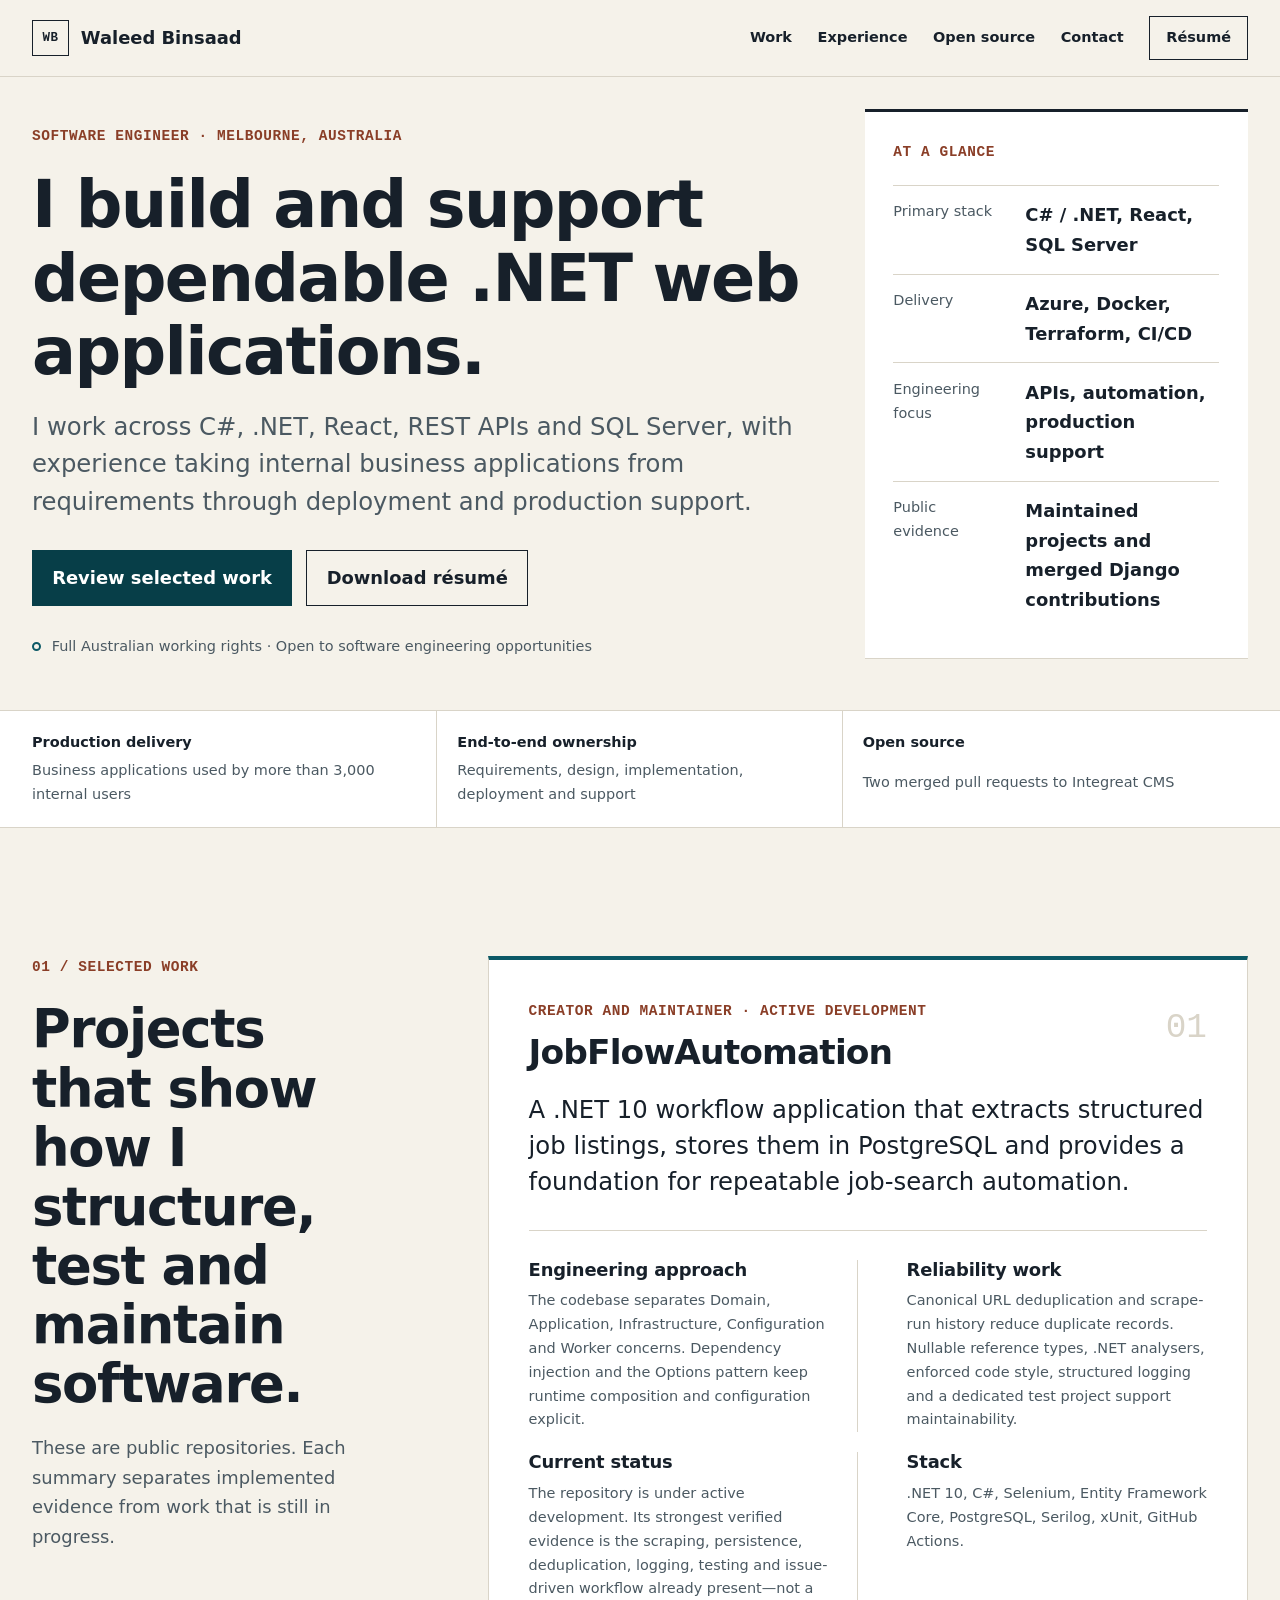
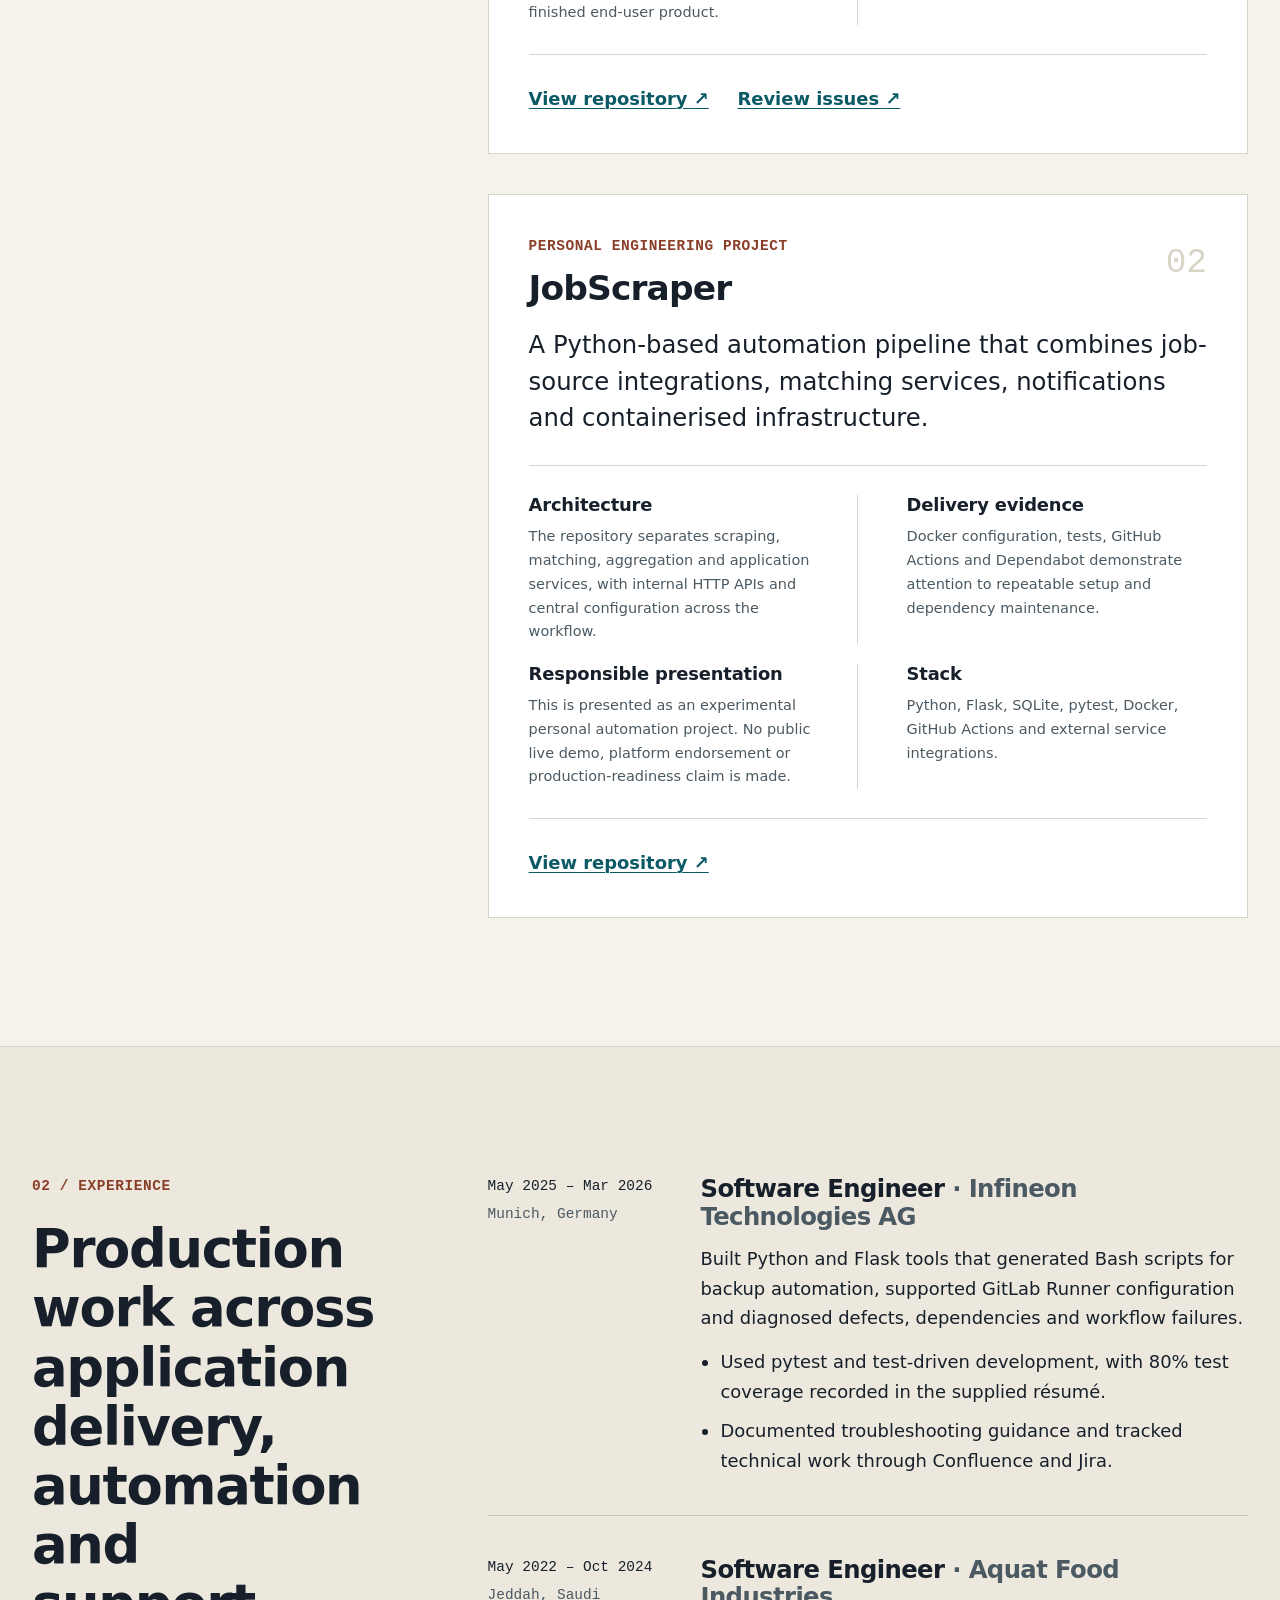
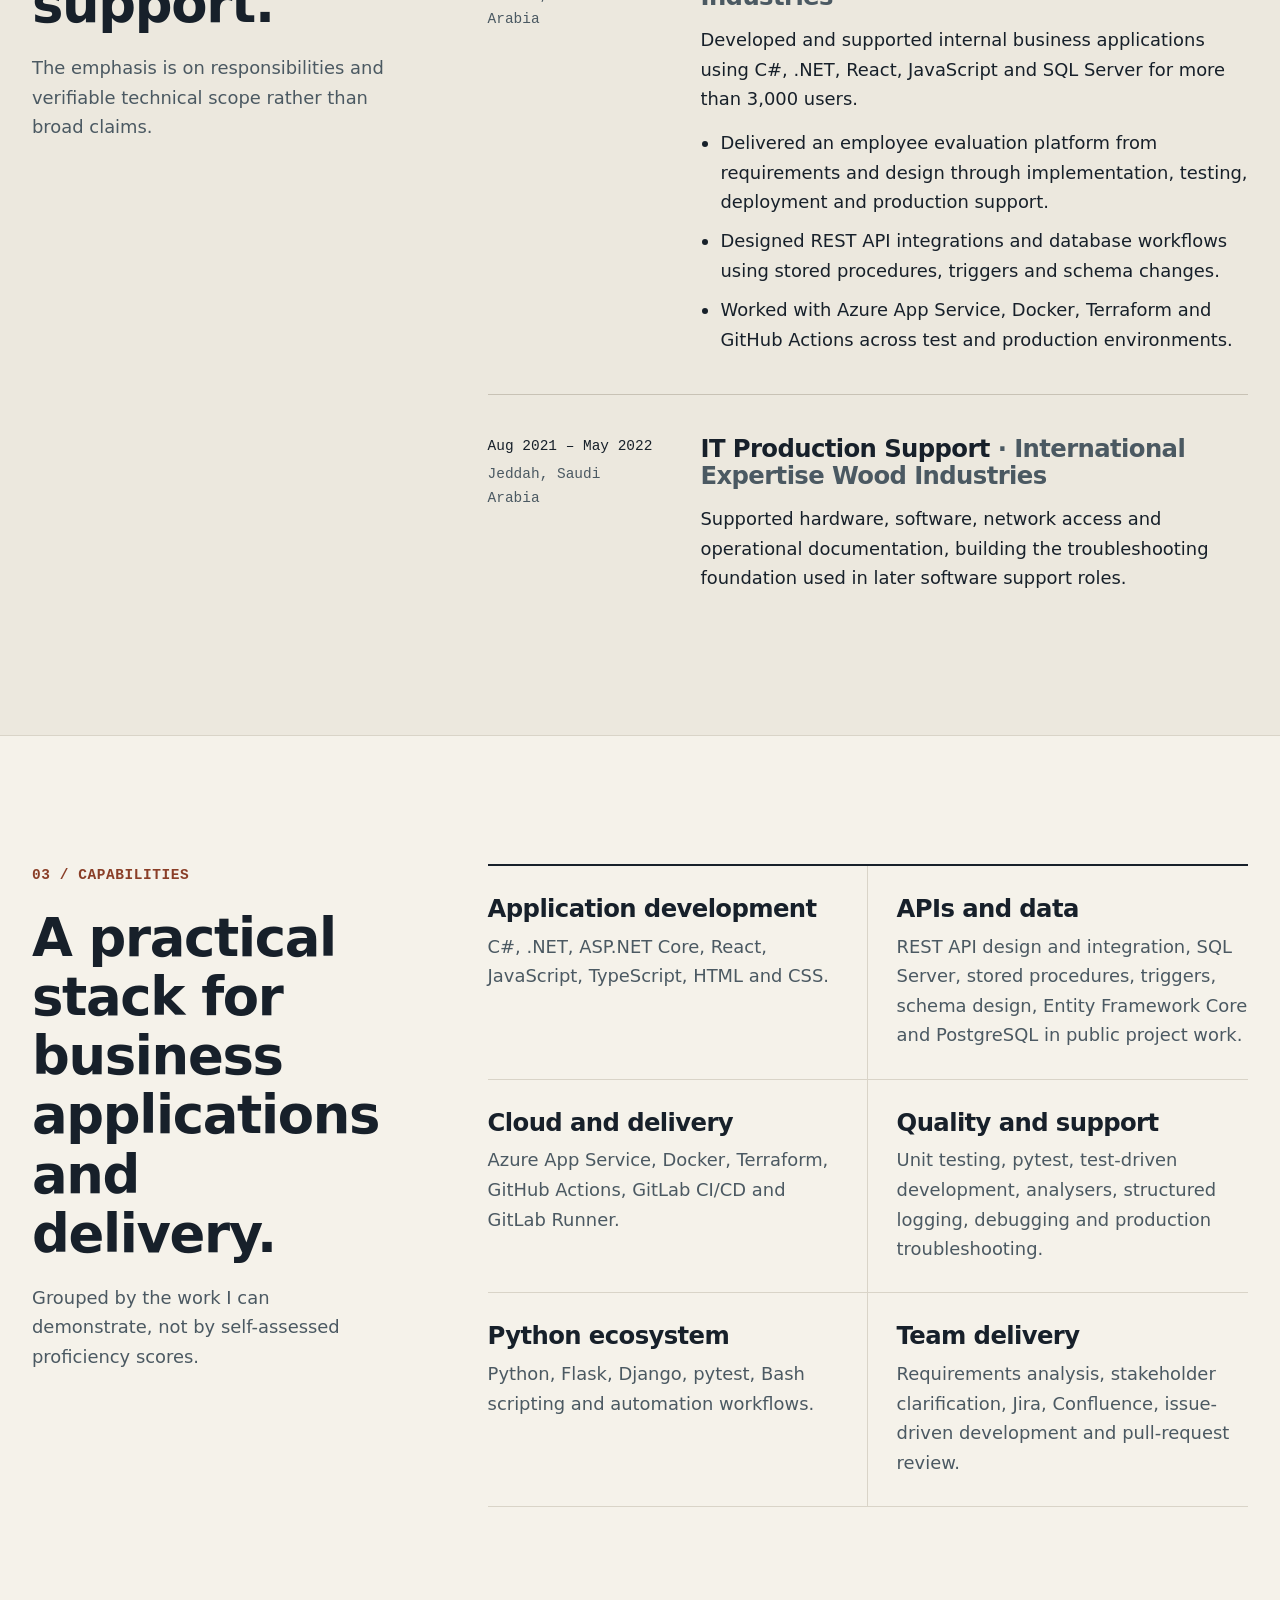
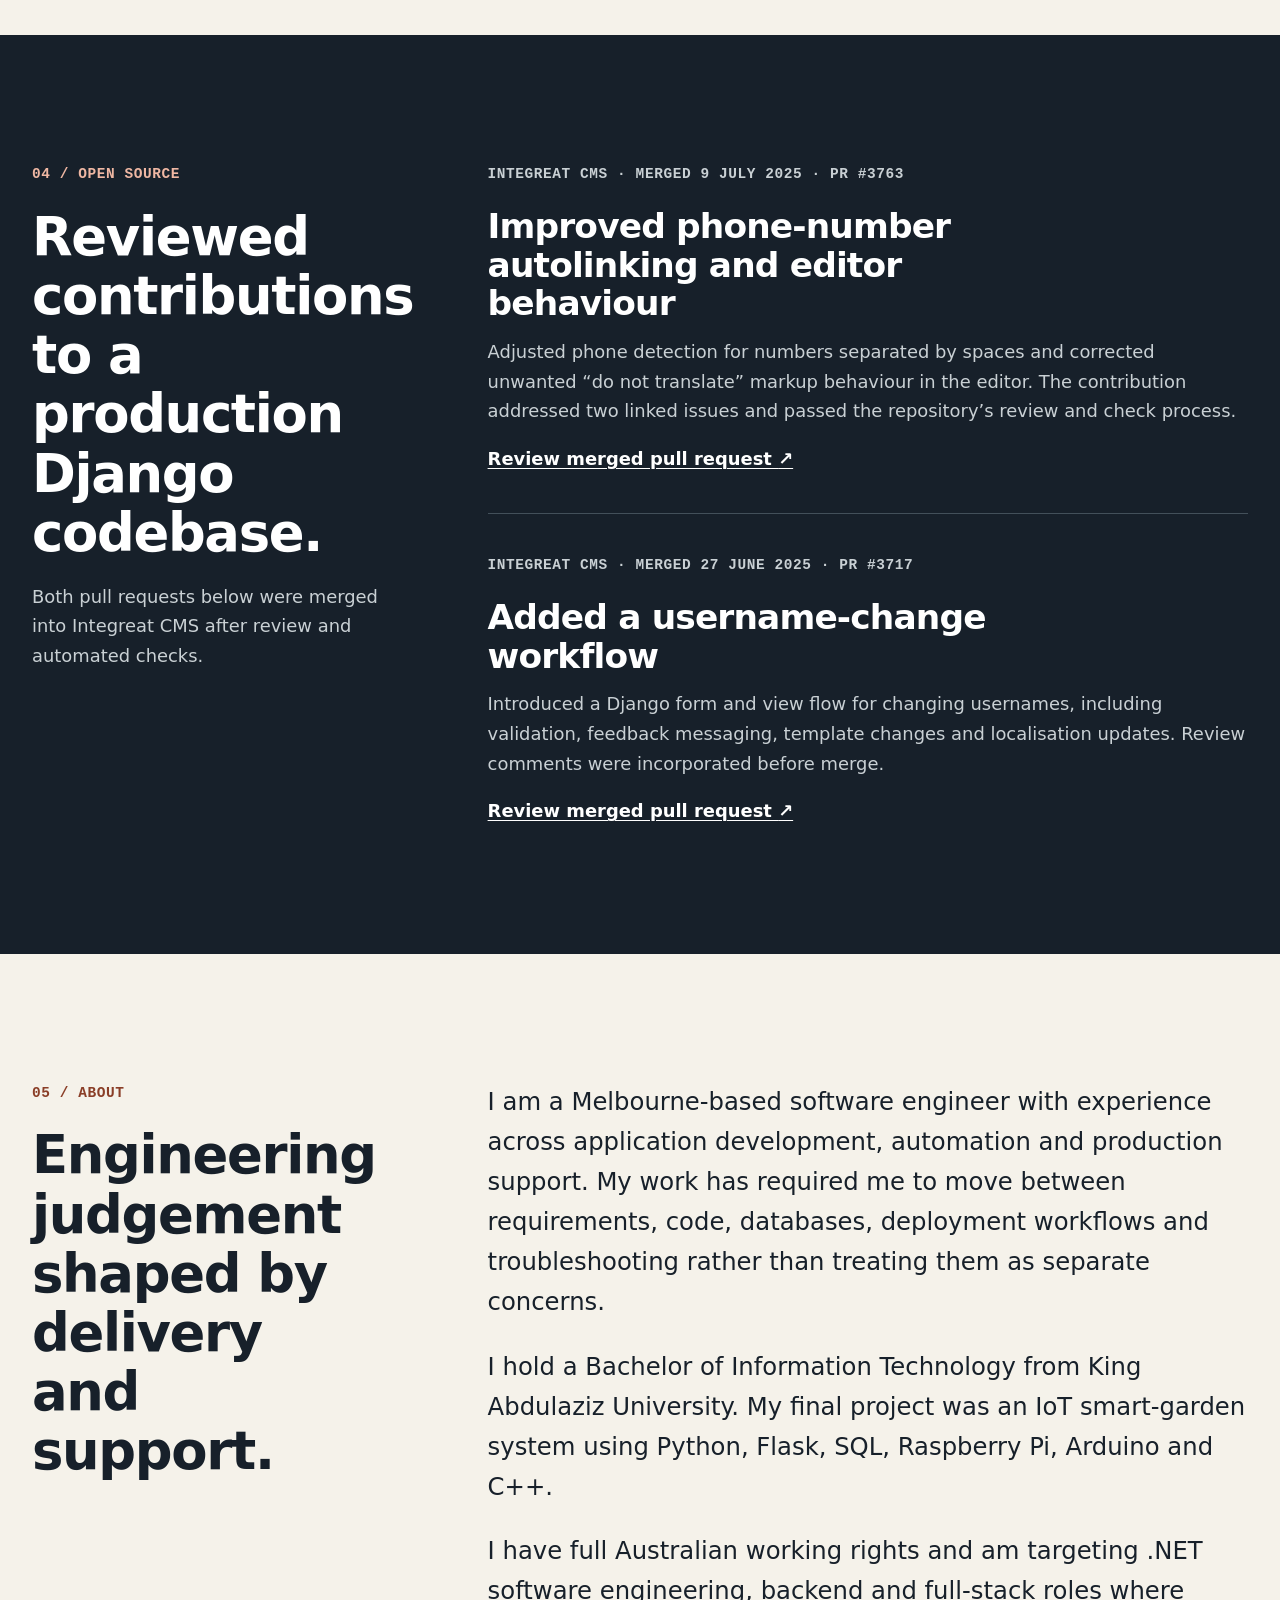
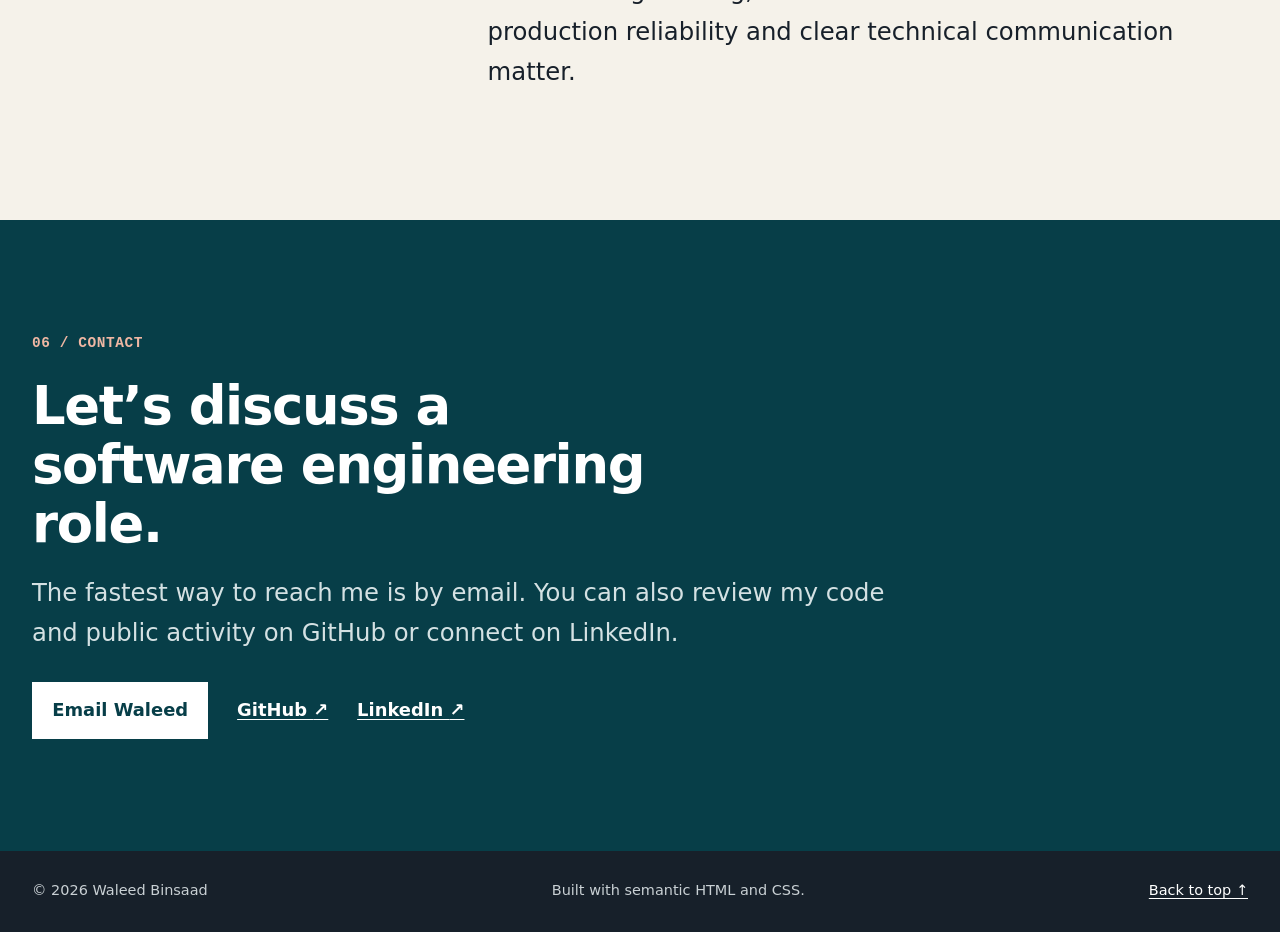
==== commit 01b06c84: "feat(analytics): add GA4 and Clarity event tracking" ====
--- a/index.html
+++ b/index.html
@@ -3,6 +3,28 @@
 <head>
   <meta charset="utf-8">
   <meta name="viewport" content="width=device-width, initial-scale=1">
+
+  <!-- Google tag (gtag.js) -->
+  <script async src="https://www.googletagmanager.com/gtag/js?id=G-K30ZR11SRP"></script>
+  <script>
+    window.dataLayer = window.dataLayer || [];
+    function gtag(){dataLayer.push(arguments);}
+    gtag('js', new Date());
+
+    gtag('config', 'G-K30ZR11SRP');
+  </script>
+
+  <!-- Microsoft Clarity -->
+  <script type="text/javascript">
+      (function(c,l,a,r,i,t,y){
+          c[a]=c[a]||function(){(c[a].q=c[a].q||[]).push(arguments)};
+          t=l.createElement(r);t.async=1;t.src="https://www.clarity.ms/tag/"+i;
+          y=l.getElementsByTagName(r)[0];y.parentNode.insertBefore(t,y);
+      })(window, document, "clarity", "script", "xttkanmsl5");
+  </script>
+
+  <script src="index.js" defer></script>
+
   <title>Waleed Binsaad — .NET Software Engineer in Melbourne</title>
   <meta name="description" content="Melbourne-based software engineer working across C#, .NET, React, REST APIs, SQL Server and cloud delivery. Review selected projects, open-source contributions and experience.">
   <link rel="canonical" href="https://wbinsaad.github.io/">
@@ -38,7 +60,7 @@
     "url": "https://wbinsaad.github.io/",
     "name": "Waleed Binsaad — Software Engineer",
     "description": "Portfolio of Waleed Binsaad, a Melbourne-based software engineer working across .NET web applications, APIs, data and cloud delivery.",
-    "dateModified": "2026-07-28",
+    "dateModified": "2026-07-29",
     "mainEntity": {
       "@type": "Person",
       "@id": "https://wbinsaad.github.io/#waleed-binsaad",
@@ -92,7 +114,7 @@
         <a href="#experience">Experience</a>
         <a href="#open-source">Open source</a>
         <a href="#contact">Contact</a>
-        <a class="nav-resume" href="assets/waleed-binsaad-resume.pdf" download>Résumé</a>
+        <a class="nav-resume" href="assets/waleed-binsaad-resume.pdf" download data-analytics-event="resume_download" data-analytics-location="navigation">Résumé</a>
       </nav>
     </div>
   </header>
@@ -106,7 +128,7 @@
           <p class="hero-summary">I work across C#, .NET, React, REST APIs and SQL Server, with experience taking internal business applications from requirements through deployment and production support.</p>
           <div class="hero-actions" aria-label="Primary actions">
             <a class="button button-primary" href="#work">Review selected work</a>
-            <a class="button button-secondary" href="assets/waleed-binsaad-resume.pdf" download>Download résumé</a>
+            <a class="button button-secondary" href="assets/waleed-binsaad-resume.pdf" download data-analytics-event="resume_download" data-analytics-location="hero">Download résumé</a>
           </div>
           <p class="availability"><span class="status-dot" aria-hidden="true"></span>Full Australian working rights · Open to software engineering opportunities</p>
         </div>
@@ -181,8 +203,8 @@
             </div>
 
             <div class="project-links">
-              <a href="https://github.com/wbinsaad/JobFlowAutomation" target="_blank" rel="noopener noreferrer">View repository <span aria-hidden="true">↗</span></a>
-              <a href="https://github.com/wbinsaad/JobFlowAutomation/issues" target="_blank" rel="noopener noreferrer">Review issues <span aria-hidden="true">↗</span></a>
+              <a href="https://github.com/wbinsaad/JobFlowAutomation" target="_blank" rel="noopener noreferrer" data-analytics-event="project_open" data-analytics-location="selected_projects" data-analytics-project="jobflowautomation" data-analytics-destination="repository">View repository <span aria-hidden="true">↗</span></a>
+              <a href="https://github.com/wbinsaad/JobFlowAutomation/issues" target="_blank" rel="noopener noreferrer" data-analytics-event="project_open" data-analytics-location="selected_projects" data-analytics-project="jobflowautomation" data-analytics-destination="technical_evidence">Review issues <span aria-hidden="true">↗</span></a>
             </div>
           </article>
 
@@ -216,7 +238,7 @@
             </div>
 
             <div class="project-links">
-              <a href="https://github.com/wbinsaad/JobScraper" target="_blank" rel="noopener noreferrer">View repository <span aria-hidden="true">↗</span></a>
+              <a href="https://github.com/wbinsaad/JobScraper" target="_blank" rel="noopener noreferrer" data-analytics-event="project_open" data-analytics-location="selected_projects" data-analytics-project="jobscraper" data-analytics-destination="repository">View repository <span aria-hidden="true">↗</span></a>
             </div>
           </article>
         </div>
@@ -327,14 +349,14 @@
             <p class="contribution-meta">Integreat CMS · Merged 9 July 2025 · PR #3763</p>
             <h3>Improved phone-number autolinking and editor behaviour</h3>
             <p>Adjusted phone detection for numbers separated by spaces and corrected unwanted “do not translate” markup behaviour in the editor. The contribution addressed two linked issues and passed the repository’s review and check process.</p>
-            <a href="https://github.com/digitalfabrik/integreat-cms/pull/3763" target="_blank" rel="noopener noreferrer">Review merged pull request <span aria-hidden="true">↗</span></a>
+            <a href="https://github.com/digitalfabrik/integreat-cms/pull/3763" target="_blank" rel="noopener noreferrer" data-analytics-event="project_open" data-analytics-location="open_source" data-analytics-project="integreat_cms" data-analytics-destination="pull_request_3763">Review merged pull request <span aria-hidden="true">↗</span></a>
           </article>
 
           <article class="contribution">
             <p class="contribution-meta">Integreat CMS · Merged 27 June 2025 · PR #3717</p>
             <h3>Added a username-change workflow</h3>
             <p>Introduced a Django form and view flow for changing usernames, including validation, feedback messaging, template changes and localisation updates. Review comments were incorporated before merge.</p>
-            <a href="https://github.com/digitalfabrik/integreat-cms/pull/3717" target="_blank" rel="noopener noreferrer">Review merged pull request <span aria-hidden="true">↗</span></a>
+            <a href="https://github.com/digitalfabrik/integreat-cms/pull/3717" target="_blank" rel="noopener noreferrer" data-analytics-event="project_open" data-analytics-location="open_source" data-analytics-project="integreat_cms" data-analytics-destination="pull_request_3717">Review merged pull request <span aria-hidden="true">↗</span></a>
           </article>
         </div>
       </div>
@@ -360,9 +382,9 @@
         <h2 id="contact-title">Let’s discuss a software engineering role.</h2>
         <p>The fastest way to reach me is by email. You can also review my code and public activity on GitHub or connect on LinkedIn.</p>
         <div class="contact-actions">
-          <a class="button button-inverse" href="mailto:waleed.binsaad0@gmail.com">Email Waleed</a>
-          <a href="https://github.com/wbinsaad" target="_blank" rel="noopener noreferrer">GitHub <span aria-hidden="true">↗</span></a>
-          <a href="https://www.linkedin.com/in/wbinsaad" target="_blank" rel="noopener noreferrer">LinkedIn <span aria-hidden="true">↗</span></a>
+          <a class="button button-inverse" href="mailto:waleed.binsaad0@gmail.com" data-analytics-event="contact_click" data-analytics-location="contact" data-analytics-contact-method="email">Email Waleed</a>
+          <a href="https://github.com/wbinsaad" target="_blank" rel="noopener noreferrer" data-analytics-event="profile_open" data-analytics-location="contact" data-analytics-profile="github">GitHub <span aria-hidden="true">↗</span></a>
+          <a href="https://www.linkedin.com/in/wbinsaad" target="_blank" rel="noopener noreferrer" data-analytics-event="profile_open" data-analytics-location="contact" data-analytics-profile="linkedin">LinkedIn <span aria-hidden="true">↗</span></a>
         </div>
       </div>
     </section>
@@ -371,7 +393,7 @@
   <footer class="site-footer">
     <div class="container footer-inner">
       <p>© 2026 Waleed Binsaad</p>
-      <p>Built with semantic HTML and CSS. No tracking scripts.</p>
+      <p>Built with semantic HTML and CSS.</p>
       <a href="#top">Back to top ↑</a>
     </div>
   </footer>
--- a/styles.css
+++ b/styles.css
@@ -109,9 +109,9 @@
 }
 
 h1 {
-  max-width: 13ch;
-  margin-bottom: var(--space-5);
-  font-size: var(--step-4);
+  max-width: 17ch;
+  margin-bottom: var(--space-4);
+  font-size: clamp(2.75rem, 2rem + 2.6vw, 4.1rem);
   font-weight: 760;
 }
 
@@ -220,12 +220,12 @@
 }
 
 .hero {
-  padding: clamp(4.5rem, 10vw, 8.5rem) 0 clamp(4rem, 8vw, 7rem);
+  padding: clamp(1.25rem, 2.5vw, 2.25rem) 0 clamp(2.5rem, 4vw, 3.75rem);
 }
 
 .hero-grid {
   display: grid;
-  gap: var(--space-7);
+  gap: var(--space-6);
 }
 
 .eyebrow,
@@ -300,7 +300,6 @@
   display: flex;
   align-items: flex-start;
   gap: 0.65rem;
-  max-width: 54ch;
   margin: var(--space-5) 0 0;
   color: var(--colour-muted);
   font-size: var(--step--1);
